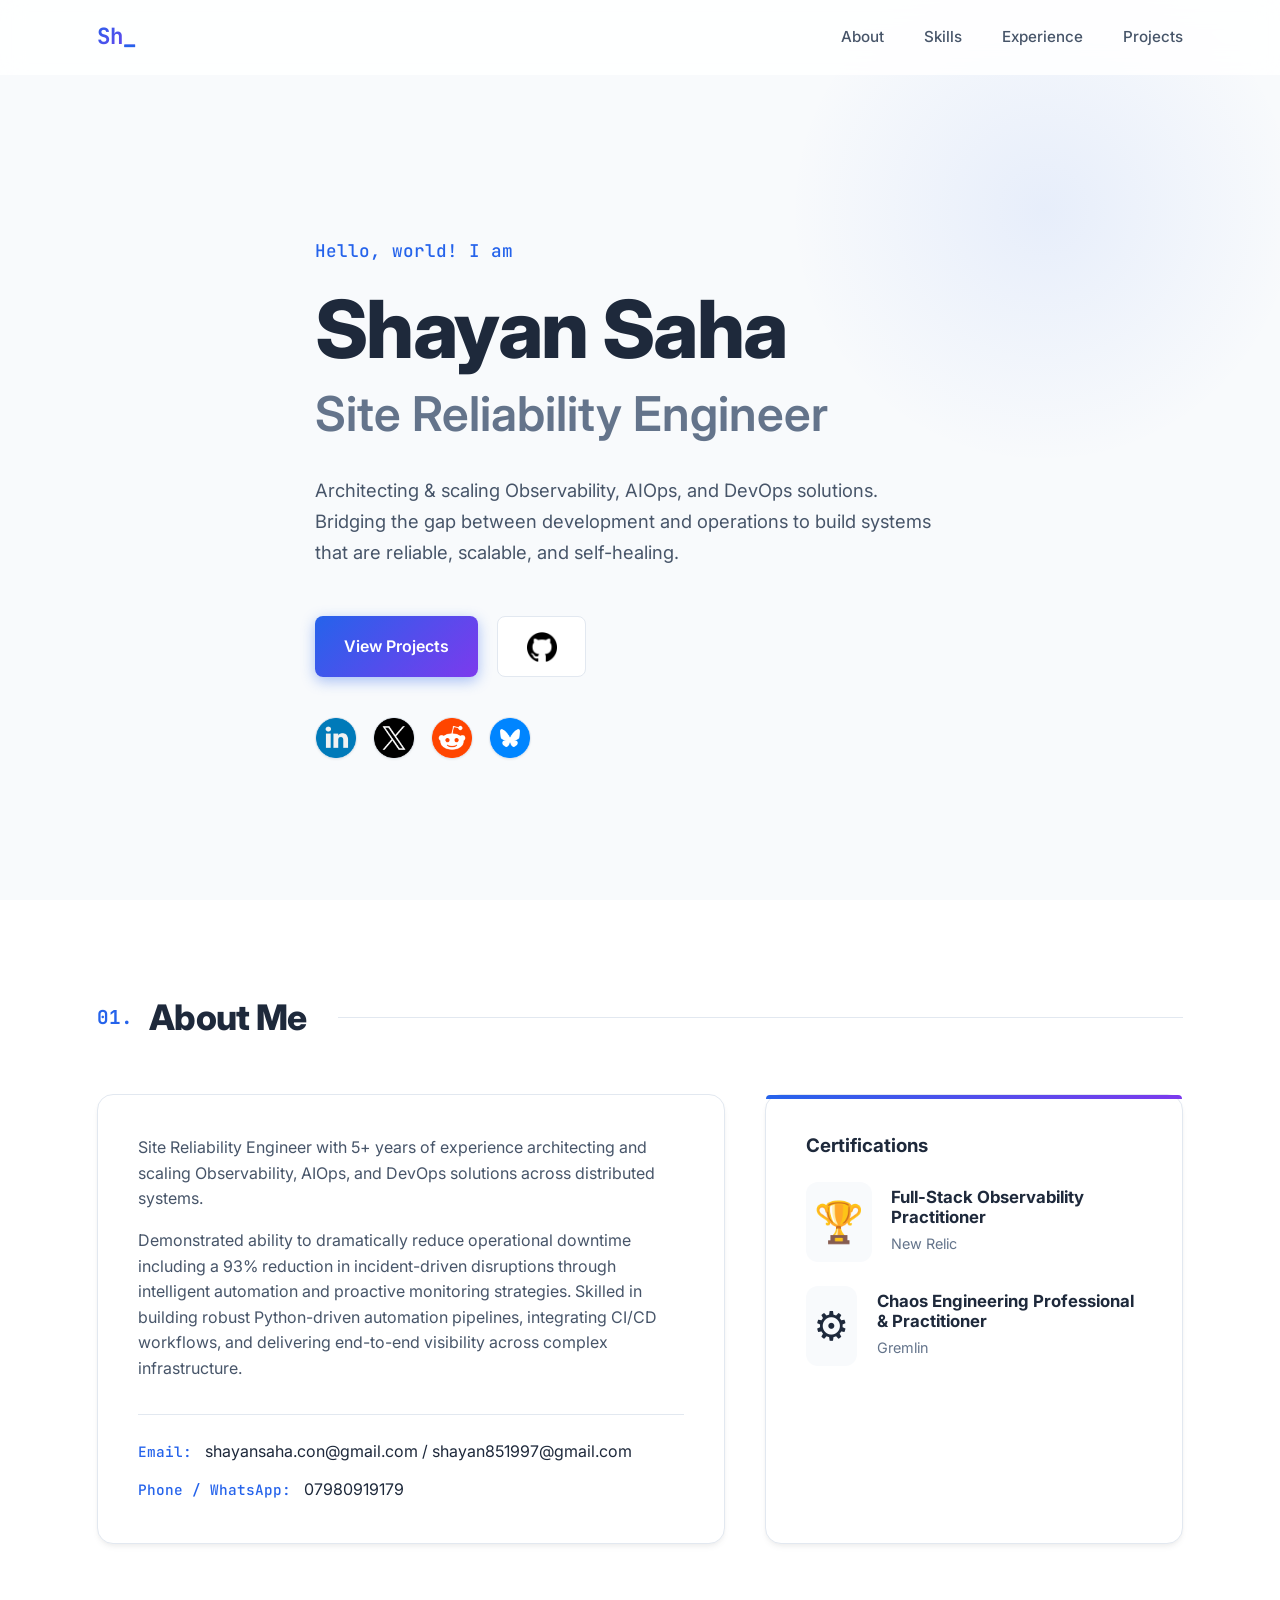
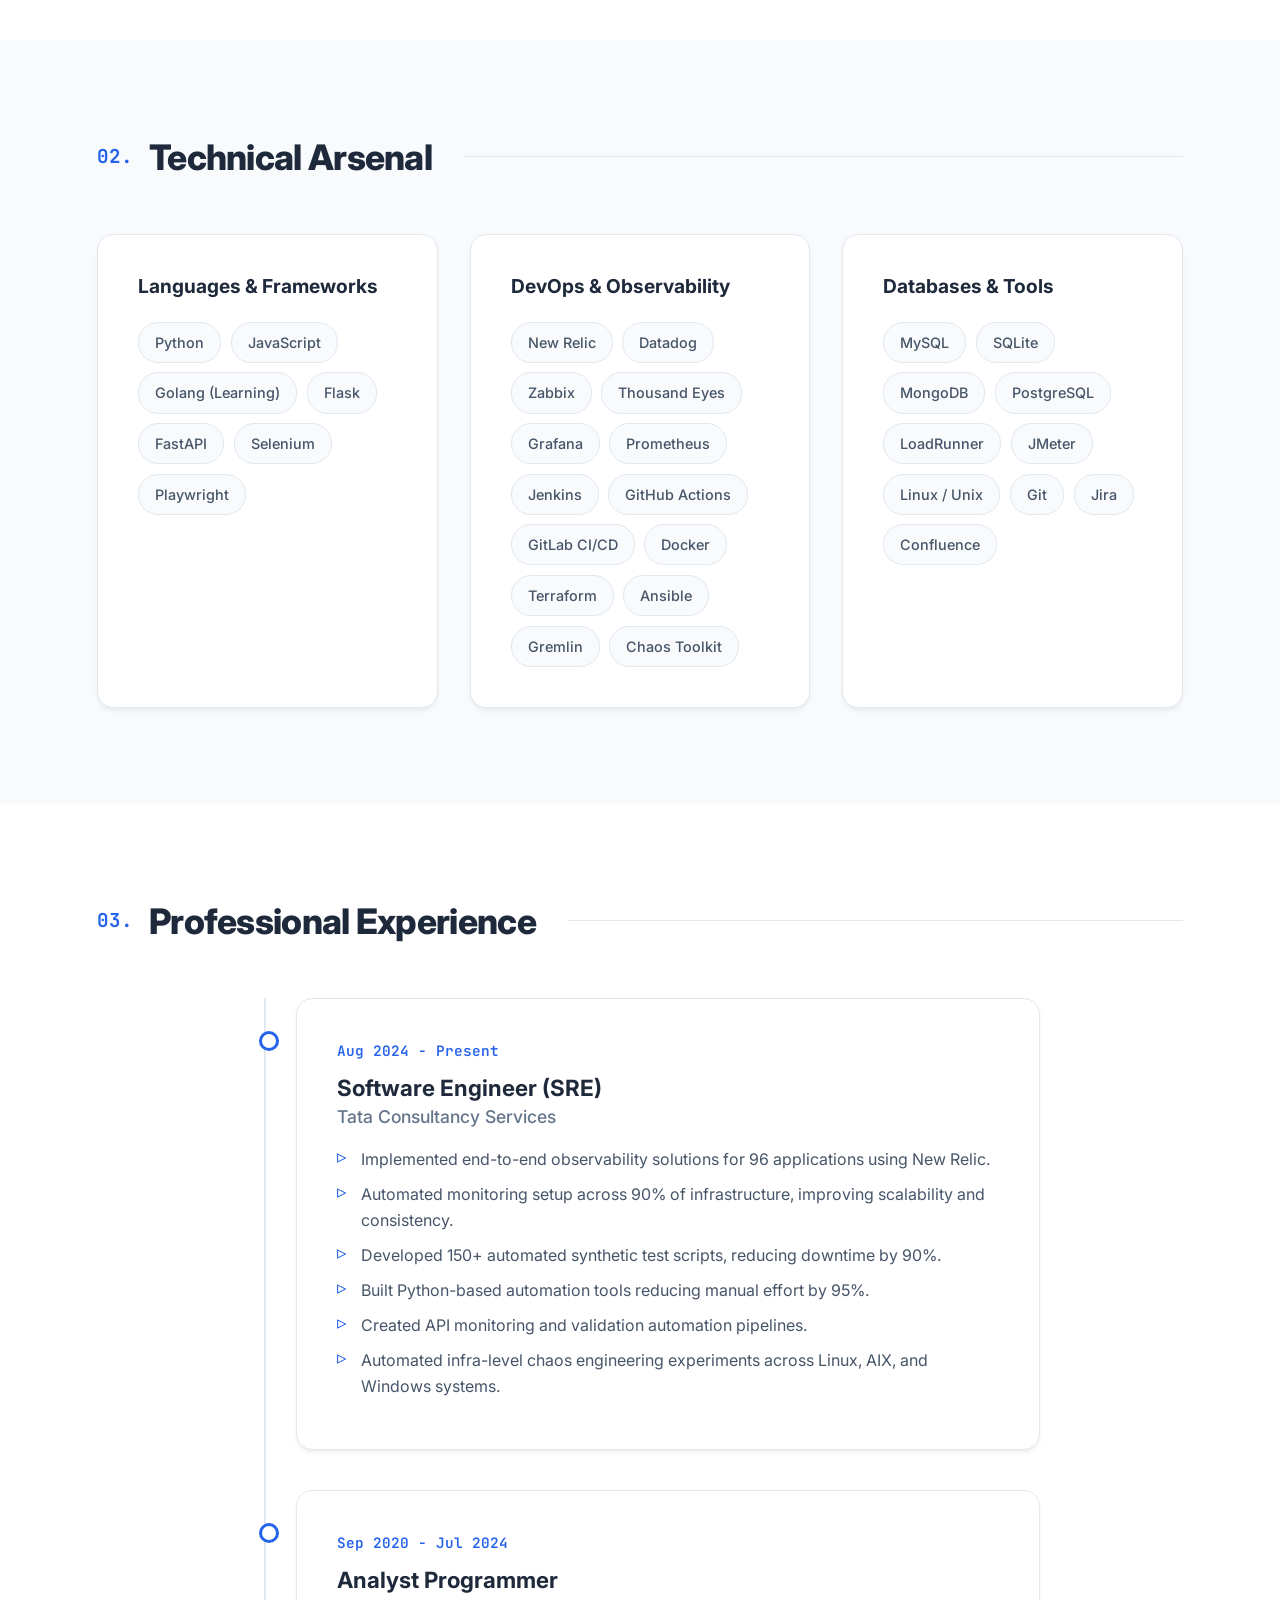
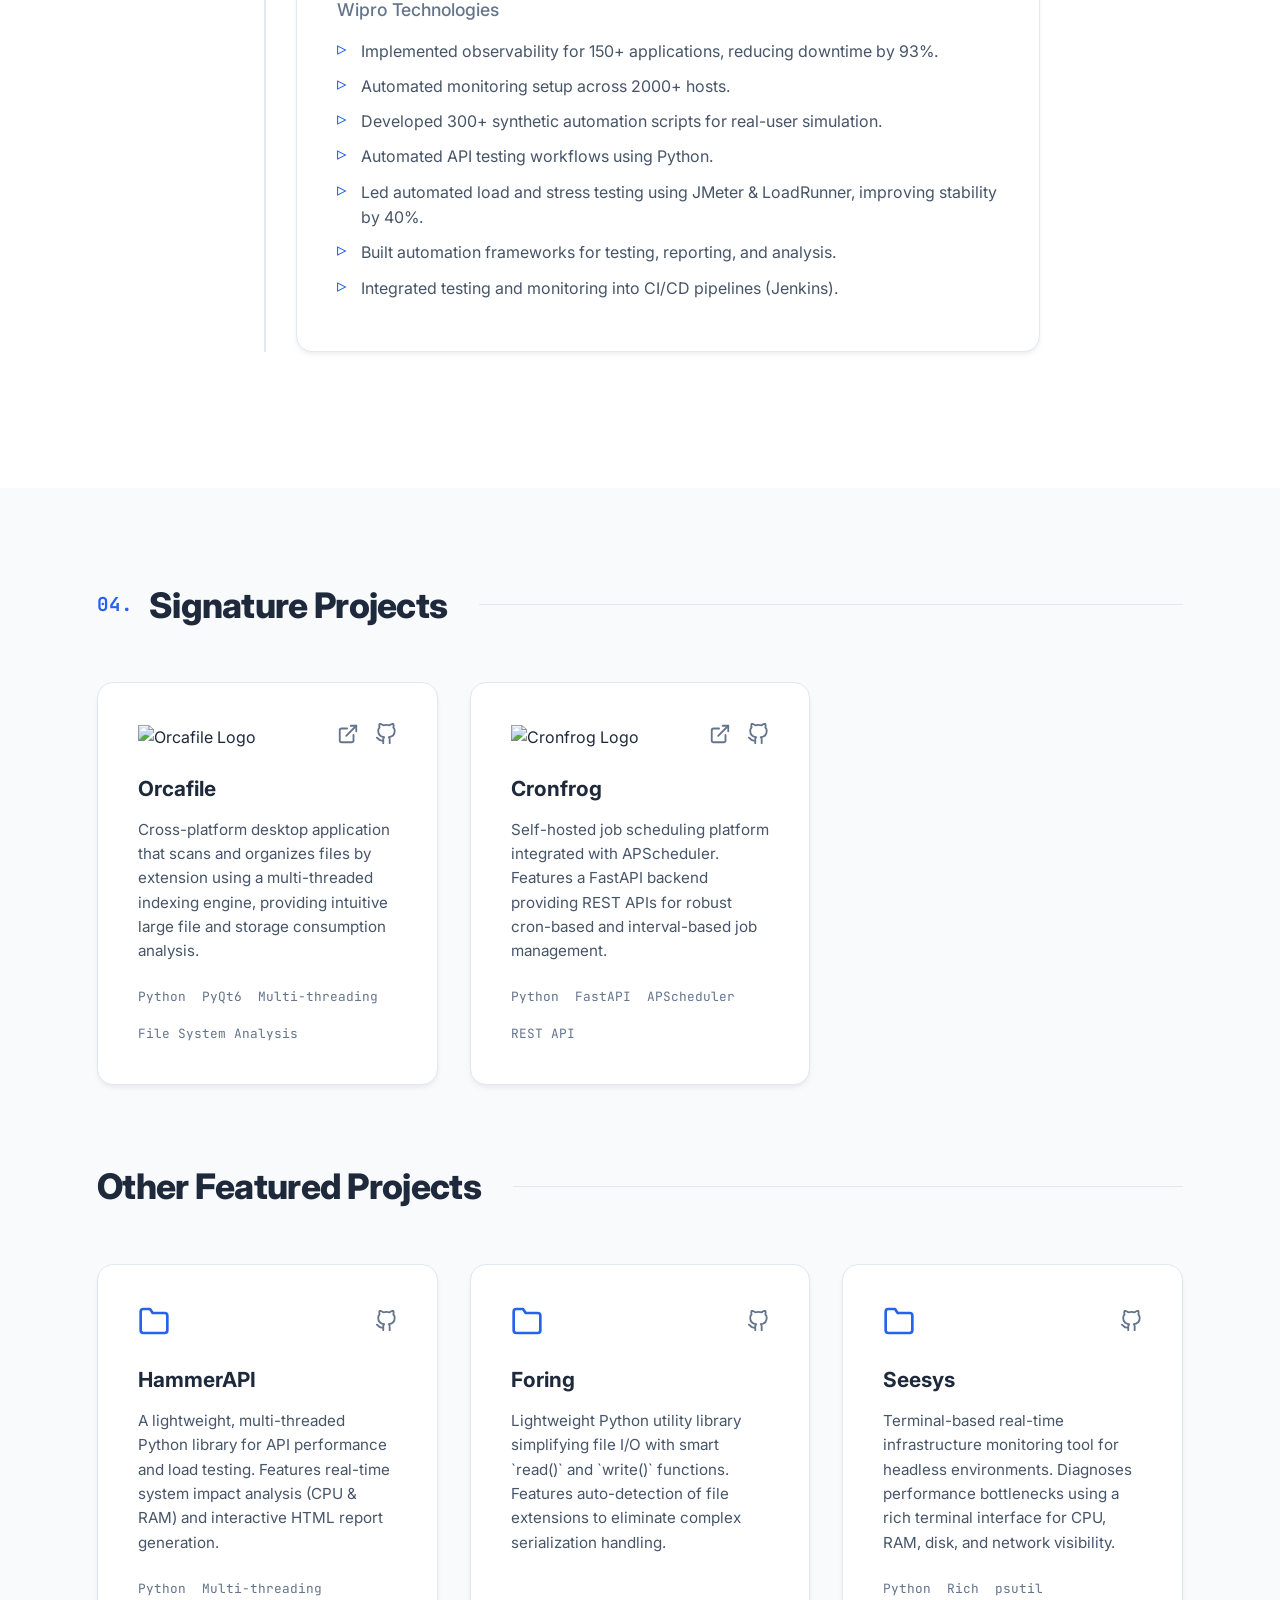
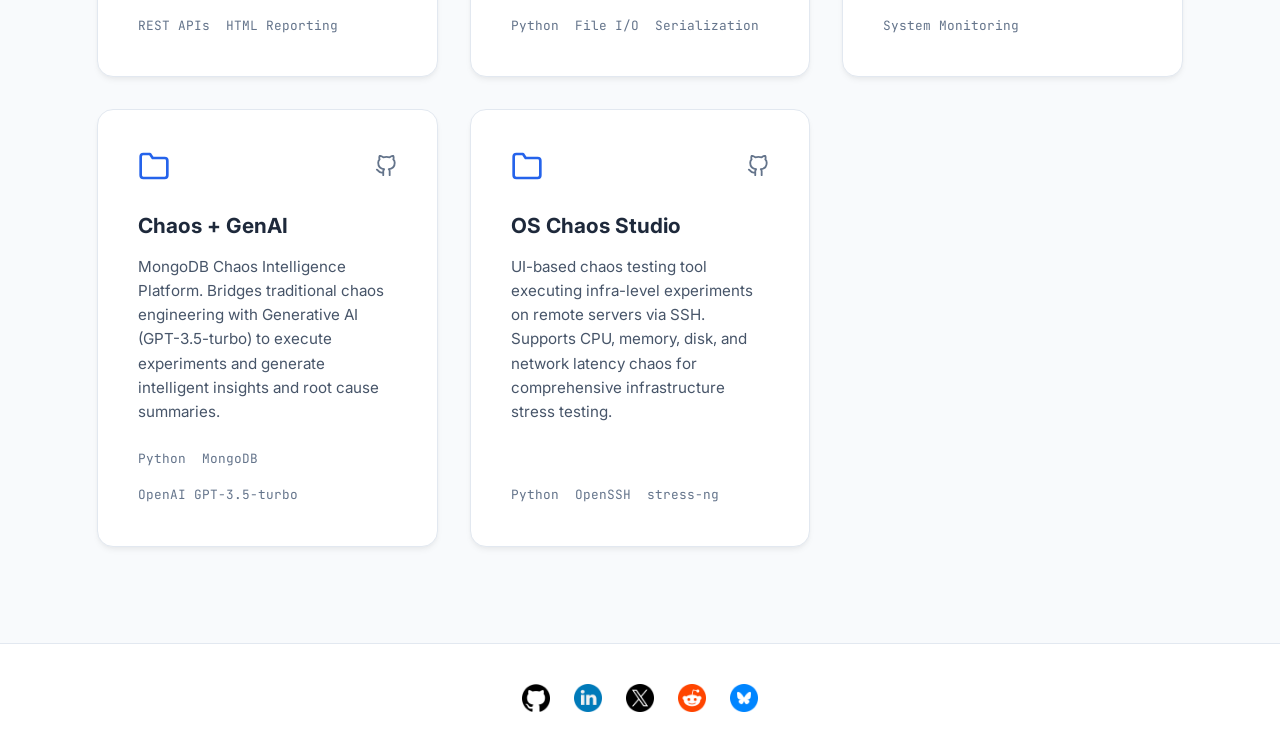
==== index.html @ 1ba93824 "portfolio site" ====
<!DOCTYPE html>
<html lang="en">
<head>
    <meta charset="UTF-8">
    <meta name="viewport" content="width=device-width, initial-scale=1.0">
    <meta name="description" content="Portfolio of Shayan Saha, Site Reliability Engineer">
    <title>Shayan</title>
    <link rel="preconnect" href="https://fonts.googleapis.com">
    <link rel="preconnect" href="https://fonts.gstatic.com" crossorigin>
    <link href="https://fonts.googleapis.com/css2?family=Inter:wght@300;400;500;600;700;800&family=JetBrains+Mono:wght@400;500&display=swap" rel="stylesheet">
    <link rel="stylesheet" href="style.css">
    <link rel="icon" href="assets/my_dp.png" type="image/x-icon">

</head>
<body>
    
    <nav class="navbar" id="navbar">
        <div class="nav-content">
            <a href="#" class="logo"><span id="typing-text"></span><span class="cursor">_</span></a>
            
            <div class="mobile-menu-btn" id="mobile-menu-btn">
                <span></span>
                <span></span>
                <span></span>
            </div>

            <ul class="nav-links" id="nav-links">
                <li><a href="#about">About</a></li>
                <li><a href="#skills">Skills</a></li>
                <li><a href="#experience">Experience</a></li>
                <li><a href="#projects">Projects</a></li>
            </ul>
        </div>
    </nav>

    <header class="hero" id="home">
        <div class="container hero-container fade-in">
            <div class="hero-content">
                <p class="greeting">Hello, world! I am</p>
                <h1>Shayan Saha</h1>
                <h2 class="role">Site Reliability Engineer</h2>
                <p class="summary">
                    Architecting & scaling Observability, AIOps, and DevOps solutions. <br>
                    Bridging the gap between development and operations to build systems that are reliable, scalable, and self-healing.
                </p>
                <div class="cta-group">
                    <a href="#projects" class="btn primary">View Projects</a>
                    <a href="https://github.com/shayansaha85" target="_blank" class="btn secondary">
                        <img src="assets/github.png" alt="" width="30" height="30">
                        <!-- <svg viewBox="0 0 24 24" width="20" height="20" stroke="currentColor" stroke-width="2" fill="none" stroke-linecap="round" stroke-linejoin="round"><path d="M9 19c-5 1.5-5-2.5-7-3m14 6v-3.87a3.37 3.37 0 0 0-.94-2.61c3.14-.35 6.44-1.54 6.44-7A5.44 5.44 0 0 0 20 4.77 5.07 5.07 0 0 0 19.91 1S18.73.65 16 2.48a13.38 13.38 0 0 0-7 0C6.27.65 5.09 1 5.09 1A5.07 5.07 0 0 0 5 4.77a5.44 5.44 0 0 0-1.5 3.78c0 5.42 3.3 6.61 6.44 7A3.37 3.37 0 0 0 9 18.13V22"></path></svg> -->
                        <!-- GitHub Profile -->
                    </a>
                </div>
                <div class="hero-socials fade-in">
                    <a href="https://linkedin.com/in/shayansaha85" target="_blank" title="LinkedIn" aria-label="LinkedIn">
                        <img src="assets/linkedin.png" alt="LinkedIn" width="40" height="40">
                    </a>
                    <a href="https://x.com/shayansaha85" target="_blank" title="X" aria-label="X">
                        <img src="assets/x.png" alt="X" width="40" height="40">
                    </a>
                    <a href="https://reddit.com/user/shayansaha85" target="_blank" title="Reddit" aria-label="Reddit">
                        <img src="assets/reddit.png" alt="Reddit" width="40" height="40">
                    </a>
                    <a href="https://bsky.app/profile/shayandev.bsky.social" target="_blank" title="Bluesky" aria-label="Bluesky">
                        <img src="assets/bluesky.png" alt="Bluesky" width="40" height="40">
                    </a>
                </div>
            </div>
        </div>
        <div class="hero-decoration"></div>
    </header>

    <section id="about" class="section bg-alt">
        <div class="container fade-in">
            <h2 class="section-title">01. <span>About Me</span></h2>
            <div class="about-grid">
                <div class="about-text card">
                    <p>Site Reliability Engineer with 5+ years of experience architecting and scaling Observability, AIOps, and DevOps solutions across distributed systems.</p>
                    <p>Demonstrated ability to dramatically reduce operational downtime including a 93% reduction in incident-driven disruptions through intelligent automation and proactive monitoring strategies. Skilled in building robust Python-driven automation pipelines, integrating CI/CD workflows, and delivering end-to-end visibility across complex infrastructure.</p>
                    
                    <div class="contact-info">
                        <div class="info-item">
                            <span class="info-label">Email:</span>
                            <a href="mailto:shayansaha.con@gmail.com">shayansaha.con@gmail.com / shayan851997@gmail.com</a>
                        </div>
                        <div class="info-item">
                            <span class="info-label">Phone / WhatsApp:</span>
                            <span>07980919179</span>
                        </div>
                        
                    </div>
                </div>
                
                <div class="certifications card gradient-border">
                    <h3>Certifications</h3>
                    <ul class="cert-list">
                        <li>
                            <div class="cert-icon">🏆</div>
                            <div class="cert-details">
                                <h4>Full-Stack Observability Practitioner</h4>
                                <span>New Relic</span>
                            </div>
                        </li>
                        <li>
                            <div class="cert-icon">⚙️</div>
                            <div class="cert-details">
                                <h4>Chaos Engineering Professional & Practitioner</h4>
                                <span>Gremlin</span>
                            </div>
                        </li>
                    </ul>
                </div>
            </div>
        </div>
    </section>

    <section id="skills" class="section">
        <div class="container fade-in">
            <h2 class="section-title">02. <span>Technical Arsenal</span></h2>
            <div class="skills-grid">
                <div class="skill-category card">
                    <h3>Languages & Frameworks</h3>
                    <div class="badges">
                        <span class="badge">Python</span>
                        <span class="badge">JavaScript</span>
                        <span class="badge">Golang (Learning)</span>
                        <span class="badge">Flask</span>
                        <span class="badge">FastAPI</span>
                        <span class="badge">Selenium</span>
                        <span class="badge">Playwright</span>
                    </div>
                </div>
                <div class="skill-category card">
                    <h3>DevOps & Observability</h3>
                    <div class="badges">
                        <span class="badge">New Relic</span>
                        <span class="badge">Datadog</span>
                        <span class="badge">Zabbix</span>
                        <span class="badge">Thousand Eyes</span>
                        <span class="badge">Grafana</span>
                        <span class="badge">Prometheus</span>
                        <span class="badge">Jenkins</span>
                        <span class="badge">GitHub Actions</span>
                        <span class="badge">GitLab CI/CD</span>
                        <span class="badge">Docker</span>
                        <span class="badge">Terraform</span>
                        <span class="badge">Ansible</span>
                        <span class="badge">Gremlin</span>
                        <span class="badge">Chaos Toolkit</span>
                    </div>
                </div>
                <div class="skill-category card">
                    <h3>Databases & Tools</h3>
                    <div class="badges">
                        <span class="badge">MySQL</span>
                        <span class="badge">SQLite</span>
                        <span class="badge">MongoDB</span>
                        <span class="badge">PostgreSQL</span>
                        <span class="badge">LoadRunner</span>
                        <span class="badge">JMeter</span>
                        <span class="badge">Linux / Unix</span>
                        <span class="badge">Git</span>
                        <span class="badge">Jira</span>
                        <span class="badge">Confluence</span>
                    </div>
                </div>
            </div>
        </div>
    </section>

    <section id="experience" class="section bg-alt">
        <div class="container fade-in">
            <h2 class="section-title">03. <span>Professional Experience</span></h2>
            <div class="timeline">
                
                <div class="timeline-item card">
                    <div class="timeline-date">Aug 2024 - Present</div>
                    <div class="timeline-content">
                        <h3>Software Engineer (SRE)</h3>
                        <h4>Tata Consultancy Services</h4>
                        <ul>
                            <li>Implemented end-to-end observability solutions for 96 applications using New Relic.</li>
                            <li>Automated monitoring setup across 90% of infrastructure, improving scalability and consistency.</li>
                            <li>Developed 150+ automated synthetic test scripts, reducing downtime by 90%.</li>
                            <li>Built Python-based automation tools reducing manual effort by 95%.</li>
                            <li>Created API monitoring and validation automation pipelines.</li>
                            <li>Automated infra-level chaos engineering experiments across Linux, AIX, and Windows systems.</li>
                        </ul>
                    </div>
                </div>

                <div class="timeline-item card">
                    <div class="timeline-date">Sep 2020 - Jul 2024</div>
                    <div class="timeline-content">
                        <h3>Analyst Programmer</h3>
                        <h4>Wipro Technologies</h4>
                        <ul>
                            <li>Implemented observability for 150+ applications, reducing downtime by 93%.</li>
                            <li>Automated monitoring setup across 2000+ hosts.</li>
                            <li>Developed 300+ synthetic automation scripts for real-user simulation.</li>
                            <li>Automated API testing workflows using Python.</li>
                            <li>Led automated load and stress testing using JMeter & LoadRunner, improving stability by 40%.</li>
                            <li>Built automation frameworks for testing, reporting, and analysis.</li>
                            <li>Integrated testing and monitoring into CI/CD pipelines (Jenkins).</li>
                        </ul>
                    </div>
                </div>

            </div>
        </div>
    </section>

    <section id="projects" class="section">
        <div class="container fade-in">
            <h2 class="section-title">04. <span>Signature Projects</span></h2>
            <div class="projects-grid signature-projects">
                
                <!-- Signature Project 1: Orcafile -->
                <div class="project-card card signature-card">
                    <div class="project-header">
                        <div class="folder-icon">
                            <img src="https://raw.githubusercontent.com/shayansaha85/orcafile/master/orcafile_logo.ico" alt="Orcafile Logo" width="40" height="40" class="project-logo">
                        </div>
                        <div class="project-links" style="display: flex; gap: 1rem;">
                            <a href="#" target="_blank" class="github-link" aria-label="Website Link" title="Website">
                                <svg viewBox="0 0 24 24" width="22" height="22" stroke="currentColor" stroke-width="2" fill="none" stroke-linecap="round" stroke-linejoin="round"><path d="M18 13v6a2 2 0 0 1-2 2H5a2 2 0 0 1-2-2V8a2 2 0 0 1 2-2h6"></path><polyline points="15 3 21 3 21 9"></polyline><line x1="10" y1="14" x2="21" y2="3"></line></svg>
                            </a>
                            <a href="https://github.com/shayansaha85/orcafile" target="_blank" class="github-link" aria-label="GitHub Link" title="GitHub Repo">
                                <svg viewBox="0 0 24 24" width="22" height="22" stroke="currentColor" stroke-width="2" fill="none" stroke-linecap="round" stroke-linejoin="round"><path d="M9 19c-5 1.5-5-2.5-7-3m14 6v-3.87a3.37 3.37 0 0 0-.94-2.61c3.14-.35 6.44-1.54 6.44-7A5.44 5.44 0 0 0 20 4.77 5.07 5.07 0 0 0 19.91 1S18.73.65 16 2.48a13.38 13.38 0 0 0-7 0C6.27.65 5.09 1 5.09 1A5.07 5.07 0 0 0 5 4.77a5.44 5.44 0 0 0-1.5 3.78c0 5.42 3.3 6.61 6.44 7A3.37 3.37 0 0 0 9 18.13V22"></path></svg>
                            </a>
                        </div>
                    </div>
                    <h3>Orcafile</h3>
                    <p>Cross-platform desktop application that scans and organizes files by extension using a multi-threaded indexing engine, providing intuitive large file and storage consumption analysis.</p>
                    <ul class="project-tech">
                        <li>Python</li>
                        <li>PyQt6</li>
                        <li>Multi-threading</li>
                        <li>File System Analysis</li>
                    </ul>
                </div>

                <!-- Signature Project 2: Cronfrog -->
                <div class="project-card card signature-card">
                    <div class="project-header">
                        <div class="folder-icon">
                            <img src="https://raw.githubusercontent.com/shayansaha85/cronfrog/master/docs/cronfrog_logo.png" alt="Cronfrog Logo" width="40" height="40" class="project-logo">
                        </div>
                        <div class="project-links" style="display: flex; gap: 1rem;">
                            <a href="#" target="_blank" class="github-link" aria-label="Website Link" title="Website">
                                <svg viewBox="0 0 24 24" width="22" height="22" stroke="currentColor" stroke-width="2" fill="none" stroke-linecap="round" stroke-linejoin="round"><path d="M18 13v6a2 2 0 0 1-2 2H5a2 2 0 0 1-2-2V8a2 2 0 0 1 2-2h6"></path><polyline points="15 3 21 3 21 9"></polyline><line x1="10" y1="14" x2="21" y2="3"></line></svg>
                            </a>
                            <a href="https://github.com/shayansaha85/cronfrog" target="_blank" class="github-link" aria-label="GitHub Link" title="GitHub Repo">
                                <svg viewBox="0 0 24 24" width="22" height="22" stroke="currentColor" stroke-width="2" fill="none" stroke-linecap="round" stroke-linejoin="round"><path d="M9 19c-5 1.5-5-2.5-7-3m14 6v-3.87a3.37 3.37 0 0 0-.94-2.61c3.14-.35 6.44-1.54 6.44-7A5.44 5.44 0 0 0 20 4.77 5.07 5.07 0 0 0 19.91 1S18.73.65 16 2.48a13.38 13.38 0 0 0-7 0C6.27.65 5.09 1 5.09 1A5.07 5.07 0 0 0 5 4.77a5.44 5.44 0 0 0-1.5 3.78c0 5.42 3.3 6.61 6.44 7A3.37 3.37 0 0 0 9 18.13V22"></path></svg>
                            </a>
                        </div>
                    </div>
                    <h3>Cronfrog</h3>
                    <p>Self-hosted job scheduling platform integrated with APScheduler. Features a FastAPI backend providing REST APIs for robust cron-based and interval-based job management.</p>
                    <ul class="project-tech">
                        <li>Python</li>
                        <li>FastAPI</li>
                        <li>APScheduler</li>
                        <li>REST API</li>
                    </ul>
                </div>
            </div>

            <h2 class="section-title mt-4" style="margin-top: 5rem;"><span>Other Featured Projects</span></h2>
            <div class="projects-grid">
                
                <!-- Project 1 -->
                <div class="project-card card">
                    <div class="project-header">
                        <div class="folder-icon">
                            <svg viewBox="0 0 24 24" width="32" height="32" stroke="var(--accent-1)" stroke-width="2" fill="none" stroke-linecap="round" stroke-linejoin="round"><path d="M22 19a2 2 0 0 1-2 2H4a2 2 0 0 1-2-2V5a2 2 0 0 1 2-2h5l2 3h9a2 2 0 0 1 2 2z"></path></svg>
                        </div>
                        <a href="https://github.com/shayansaha85/HammerAPI" target="_blank" class="github-link" aria-label="GitHub Link">
                            <svg viewBox="0 0 24 24" width="22" height="22" stroke="currentColor" stroke-width="2" fill="none" stroke-linecap="round" stroke-linejoin="round"><path d="M9 19c-5 1.5-5-2.5-7-3m14 6v-3.87a3.37 3.37 0 0 0-.94-2.61c3.14-.35 6.44-1.54 6.44-7A5.44 5.44 0 0 0 20 4.77 5.07 5.07 0 0 0 19.91 1S18.73.65 16 2.48a13.38 13.38 0 0 0-7 0C6.27.65 5.09 1 5.09 1A5.07 5.07 0 0 0 5 4.77a5.44 5.44 0 0 0-1.5 3.78c0 5.42 3.3 6.61 6.44 7A3.37 3.37 0 0 0 9 18.13V22"></path></svg>
                        </a>
                    </div>
                    <h3>HammerAPI</h3>
                    <p>A lightweight, multi-threaded Python library for API performance and load testing. Features real-time system impact analysis (CPU & RAM) and interactive HTML report generation.</p>
                    <ul class="project-tech">
                        <li>Python</li>
                        <li>Multi-threading</li>
                        <li>REST APIs</li>
                        <li>HTML Reporting</li>
                    </ul>
                </div>

                <!-- Project 2 -->
                <div class="project-card card">
                    <div class="project-header">
                        <div class="folder-icon">
                            <svg viewBox="0 0 24 24" width="32" height="32" stroke="var(--accent-1)" stroke-width="2" fill="none" stroke-linecap="round" stroke-linejoin="round"><path d="M22 19a2 2 0 0 1-2 2H4a2 2 0 0 1-2-2V5a2 2 0 0 1 2-2h5l2 3h9a2 2 0 0 1 2 2z"></path></svg>
                        </div>
                        <a href="https://github.com/shayansaha85/Foring" target="_blank" class="github-link" aria-label="GitHub Link">
                            <svg viewBox="0 0 24 24" width="22" height="22" stroke="currentColor" stroke-width="2" fill="none" stroke-linecap="round" stroke-linejoin="round"><path d="M9 19c-5 1.5-5-2.5-7-3m14 6v-3.87a3.37 3.37 0 0 0-.94-2.61c3.14-.35 6.44-1.54 6.44-7A5.44 5.44 0 0 0 20 4.77 5.07 5.07 0 0 0 19.91 1S18.73.65 16 2.48a13.38 13.38 0 0 0-7 0C6.27.65 5.09 1 5.09 1A5.07 5.07 0 0 0 5 4.77a5.44 5.44 0 0 0-1.5 3.78c0 5.42 3.3 6.61 6.44 7A3.37 3.37 0 0 0 9 18.13V22"></path></svg>
                        </a>
                    </div>
                    <h3>Foring</h3>
                    <p>Lightweight Python utility library simplifying file I/O with smart `read()` and `write()` functions. Features auto-detection of file extensions to eliminate complex serialization handling.</p>
                    <ul class="project-tech">
                        <li>Python</li>
                        <li>File I/O</li>
                        <li>Serialization</li>
                    </ul>
                </div>

                <!-- Project 5 -->
                <div class="project-card card">
                    <div class="project-header">
                        <div class="folder-icon">
                            <svg viewBox="0 0 24 24" width="32" height="32" stroke="var(--accent-1)" stroke-width="2" fill="none" stroke-linecap="round" stroke-linejoin="round"><path d="M22 19a2 2 0 0 1-2 2H4a2 2 0 0 1-2-2V5a2 2 0 0 1 2-2h5l2 3h9a2 2 0 0 1 2 2z"></path></svg>
                        </div>
                        <a href="https://github.com/shayansaha85/Seesys" target="_blank" class="github-link" aria-label="GitHub Link">
                            <svg viewBox="0 0 24 24" width="22" height="22" stroke="currentColor" stroke-width="2" fill="none" stroke-linecap="round" stroke-linejoin="round"><path d="M9 19c-5 1.5-5-2.5-7-3m14 6v-3.87a3.37 3.37 0 0 0-.94-2.61c3.14-.35 6.44-1.54 6.44-7A5.44 5.44 0 0 0 20 4.77 5.07 5.07 0 0 0 19.91 1S18.73.65 16 2.48a13.38 13.38 0 0 0-7 0C6.27.65 5.09 1 5.09 1A5.07 5.07 0 0 0 5 4.77a5.44 5.44 0 0 0-1.5 3.78c0 5.42 3.3 6.61 6.44 7A3.37 3.37 0 0 0 9 18.13V22"></path></svg>
                        </a>
                    </div>
                    <h3>Seesys</h3>
                    <p>Terminal-based real-time infrastructure monitoring tool for headless environments. Diagnoses performance bottlenecks using a rich terminal interface for CPU, RAM, disk, and network visibility.</p>
                    <ul class="project-tech">
                        <li>Python</li>
                        <li>Rich</li>
                        <li>psutil</li>
                        <li>System Monitoring</li>
                    </ul>
                </div>

                <!-- Project 7 -->
                <div class="project-card card">
                    <div class="project-header">
                        <div class="folder-icon">
                            <svg viewBox="0 0 24 24" width="32" height="32" stroke="var(--accent-1)" stroke-width="2" fill="none" stroke-linecap="round" stroke-linejoin="round"><path d="M22 19a2 2 0 0 1-2 2H4a2 2 0 0 1-2-2V5a2 2 0 0 1 2-2h5l2 3h9a2 2 0 0 1 2 2z"></path></svg>
                        </div>
                        <a href="https://github.com/shayansaha85/chaos-gen-ai-implementation" target="_blank" class="github-link" aria-label="GitHub Link">
                            <svg viewBox="0 0 24 24" width="22" height="22" stroke="currentColor" stroke-width="2" fill="none" stroke-linecap="round" stroke-linejoin="round"><path d="M9 19c-5 1.5-5-2.5-7-3m14 6v-3.87a3.37 3.37 0 0 0-.94-2.61c3.14-.35 6.44-1.54 6.44-7A5.44 5.44 0 0 0 20 4.77 5.07 5.07 0 0 0 19.91 1S18.73.65 16 2.48a13.38 13.38 0 0 0-7 0C6.27.65 5.09 1 5.09 1A5.07 5.07 0 0 0 5 4.77a5.44 5.44 0 0 0-1.5 3.78c0 5.42 3.3 6.61 6.44 7A3.37 3.37 0 0 0 9 18.13V22"></path></svg>
                        </a>
                    </div>
                    <h3>Chaos + GenAI</h3>
                    <p>MongoDB Chaos Intelligence Platform. Bridges traditional chaos engineering with Generative AI (GPT-3.5-turbo) to execute experiments and generate intelligent insights and root cause summaries.</p>
                    <ul class="project-tech">
                        <li>Python</li>
                        <li>MongoDB</li>
                        <li>OpenAI GPT-3.5-turbo</li>
                    </ul>
                </div>

                <!-- Project 8 -->
                <div class="project-card card">
                    <div class="project-header">
                        <div class="folder-icon">
                            <svg viewBox="0 0 24 24" width="32" height="32" stroke="var(--accent-1)" stroke-width="2" fill="none" stroke-linecap="round" stroke-linejoin="round"><path d="M22 19a2 2 0 0 1-2 2H4a2 2 0 0 1-2-2V5a2 2 0 0 1 2-2h5l2 3h9a2 2 0 0 1 2 2z"></path></svg>
                        </div>
                        <a href="https://github.com/shayansaha85/inhouse-infra-chaos-studio" target="_blank" class="github-link" aria-label="GitHub Link">
                            <svg viewBox="0 0 24 24" width="22" height="22" stroke="currentColor" stroke-width="2" fill="none" stroke-linecap="round" stroke-linejoin="round"><path d="M9 19c-5 1.5-5-2.5-7-3m14 6v-3.87a3.37 3.37 0 0 0-.94-2.61c3.14-.35 6.44-1.54 6.44-7A5.44 5.44 0 0 0 20 4.77 5.07 5.07 0 0 0 19.91 1S18.73.65 16 2.48a13.38 13.38 0 0 0-7 0C6.27.65 5.09 1 5.09 1A5.07 5.07 0 0 0 5 4.77a5.44 5.44 0 0 0-1.5 3.78c0 5.42 3.3 6.61 6.44 7A3.37 3.37 0 0 0 9 18.13V22"></path></svg>
                        </a>
                    </div>
                    <h3>OS Chaos Studio</h3>
                    <p>UI-based chaos testing tool executing infra-level experiments on remote servers via SSH. Supports CPU, memory, disk, and network latency chaos for comprehensive infrastructure stress testing.</p>
                    <ul class="project-tech">
                        <li>Python</li>
                        <li>OpenSSH</li>
                        <li>stress-ng</li>
                    </ul>
                </div>

            </div>
            
        </div>
    </section>

    <footer>
        <div class="container">
            <div class="footer-socials">
                <a href="https://github.com/shayansaha85" target="_blank" title="GitHub" aria-label="GitHub">
                    <img src="assets/github.png" alt="GitHub" width="28" height="28" style="border-radius: 4px;">
                </a>
                <a href="https://linkedin.com/in/shayansaha85" target="_blank" title="LinkedIn" aria-label="LinkedIn">
                    <img src="assets/linkedin.png" alt="LinkedIn" width="28" height="28" style="border-radius: 4px;">
                </a>
                <a href="https://x.com/shayansaha85" target="_blank" title="X" aria-label="X">
                    <img src="assets/x.png" alt="X" width="28" height="28" style="border-radius: 4px;">
                </a>
                <a href="https://reddit.com/user/shayansaha85" target="_blank" title="Reddit" aria-label="Reddit">
                    <img src="assets/reddit.png" alt="Reddit" width="28" height="28" style="border-radius: 4px;">
                </a>
                <a href="https://bsky.app/profile/shayandev.bsky.social" target="_blank" title="Bluesky" aria-label="Bluesky">
                    <img src="assets/bluesky.png" alt="Bluesky" width="28" height="28" style="border-radius: 4px;">
                </a>
                
            </div>
        </div>
    </footer>

    <script src="script.js"></script>
</body>
</html>
---- style.css ----
/* Premium Light Theme Style */
:root {
    --bg-main: #f8fafc;
    --bg-alt: #ffffff;
    --text-primary: #1e293b;
    --text-secondary: #475569;
    --text-muted: #64748b;
    
    --accent-1: #2563eb;
    --accent-1-light: rgba(37, 99, 235, 0.1);
    --accent-2: #7c3aed;
    --accent-gradient: linear-gradient(135deg, var(--accent-1), var(--accent-2));
    
    --border-color: #e2e8f0;
    --card-bg: #ffffff;
    
    --shadow-sm: 0 1px 2px 0 rgba(0, 0, 0, 0.05);
    --shadow-md: 0 4px 6px -1px rgba(0, 0, 0, 0.05), 0 2px 4px -1px rgba(0, 0, 0, 0.03);
    --shadow-lg: 0 10px 15px -3px rgba(0, 0, 0, 0.05), 0 4px 6px -2px rgba(0, 0, 0, 0.025);
    --shadow-hover: 0 20px 25px -5px rgba(0, 0, 0, 0.1), 0 10px 10px -5px rgba(0, 0, 0, 0.04);
    
    --font-sans: 'Inter', system-ui, -apple-system, sans-serif;
    --font-mono: 'JetBrains Mono', 'Fira Code', monospace;
    
    --transition-standard: all 0.3s cubic-bezier(0.4, 0, 0.2, 1);
}

* {
    margin: 0;
    padding: 0;
    box-sizing: border-box;
}

html {
    scroll-behavior: smooth;
    scroll-padding-top: 80px;
}

body {
    background-color: var(--bg-main);
    color: var(--text-primary);
    font-family: var(--font-sans);
    line-height: 1.6;
    overflow-x: hidden;
}

.container {
    max-width: 1150px;
    margin: 0 auto;
    padding: 0 2rem;
}

/* Typography */
h1, h2, h3, h4 {
    color: var(--text-primary);
    font-weight: 700;
    line-height: 1.2;
}

p {
    color: var(--text-secondary);
    margin-bottom: 1rem;
}

/* Utility Classes */
.bg-alt {
    background-color: var(--bg-alt);
}

.card {
    background: var(--card-bg);
    border: 1px solid var(--border-color);
    border-radius: 16px;
    padding: 2.5rem;
    box-shadow: var(--shadow-md);
    transition: var(--transition-standard);
}

.card:hover {
    box-shadow: var(--shadow-hover);
    transform: translateY(-4px);
}

/* Navbar */
.navbar {
    position: fixed;
    top: 0;
    width: 100%;
    background-color: rgba(255, 255, 255, 0.85);
    backdrop-filter: blur(12px);
    -webkit-backdrop-filter: blur(12px);
    border-bottom: 1px solid transparent;
    z-index: 1000;
    transition: var(--transition-standard);
}

.navbar.scrolled {
    border-bottom: 1px solid var(--border-color);
    box-shadow: var(--shadow-sm);
}

.nav-content {
    display: flex;
    justify-content: space-between;
    align-items: center;
    max-width: 1150px;
    margin: 0 auto;
    padding: 1.2rem 2rem;
}

.logo {
    font-family: var(--font-mono);
    font-weight: 700;
    font-size: 1.4rem;
    color: var(--text-primary);
    text-decoration: none;
    background: var(--accent-gradient);
    -webkit-background-clip: text;
    -webkit-text-fill-color: transparent;
}

.cursor {
    color: var(--accent-1);
    -webkit-text-fill-color: initial;
    animation: blink 1s step-end infinite;
}

@keyframes blink { 50% { opacity: 0; } }

.nav-links {
    list-style: none;
    display: flex;
    gap: 2.5rem;
}

.nav-links a {
    color: var(--text-secondary);
    text-decoration: none;
    font-size: 0.95rem;
    font-weight: 500;
    transition: var(--transition-standard);
}

.nav-links a:hover {
    color: var(--accent-1);
}

/* Mobile Menu Button */
.mobile-menu-btn {
    display: none;
    flex-direction: column;
    justify-content: space-between;
    width: 30px;
    height: 21px;
    cursor: pointer;
    z-index: 1001;
}

.mobile-menu-btn span {
    display: block;
    height: 3px;
    width: 100%;
    background-color: var(--text-primary);
    border-radius: 3px;
    transition: var(--transition-standard);
}

/* Hero Section */
.hero {
    min-height: 100vh;
    display: flex;
    align-items: center;
    position: relative;
    overflow: hidden;
}

.hero-container {
    position: relative;
    z-index: 2;
    padding-top: 6rem;
}

.hero-decoration {
    position: absolute;
    top: -10%;
    right: -5%;
    width: 600px;
    height: 600px;
    background: radial-gradient(circle, var(--accent-1-light) 0%, transparent 60%);
    z-index: 1;
    border-radius: 50%;
    opacity: 0.8;
}

.greeting {
    font-family: var(--font-mono);
    color: var(--accent-1);
    font-weight: 500;
    margin-bottom: 1rem;
    font-size: 1.1rem;
}

.hero h1 {
    font-size: clamp(3rem, 8vw, 5rem);
    font-weight: 800;
    letter-spacing: -0.02em;
    margin-bottom: 0.5rem;
    color: var(--text-primary);
}

.role {
    font-size: clamp(1.8rem, 4vw, 3rem);
    color: var(--text-muted);
    font-weight: 600;
    margin-bottom: 2rem;
}

.summary {
    max-width: 650px;
    font-size: 1.15rem;
    color: var(--text-secondary);
    margin-bottom: 3rem;
    line-height: 1.7;
}

.cta-group {
    display: flex;
    flex-wrap: wrap;
    gap: 1.2rem;
}

.btn {
    display: inline-flex;
    align-items: center;
    justify-content: center;
    gap: 0.6rem;
    padding: 0.9rem 1.8rem;
    border-radius: 8px;
    font-weight: 600;
    font-size: 1rem;
    text-decoration: none;
    transition: var(--transition-standard);
    cursor: pointer;
}

.btn.primary {
    background: var(--accent-gradient);
    color: white;
    border: none;
    box-shadow: 0 4px 14px 0 rgba(37, 99, 235, 0.39);
}

.btn.primary:hover {
    transform: translateY(-2px);
    box-shadow: 0 6px 20px rgba(37, 99, 235, 0.23);
}

.btn.secondary {
    background: white;
    color: var(--text-primary);
    border: 1px solid var(--border-color);
}

.btn.secondary:hover {
    transform: translateY(-2px);
    /* border-color: var(--accent-1); */
    color: var(--accent-1);
    background: var(--accent-1-light);
}

/* Sections Global */
.section {
    padding: 6rem 0;
}

.section-title {
    font-family: var(--font-mono);
    font-size: 1.2rem;
    display: flex;
    align-items: center;
    gap: 1rem;
    margin-bottom: 3.5rem;
    color: var(--accent-1);
}

.section-title span {
    color: var(--text-primary);
    font-family: var(--font-sans);
    font-size: 2.2rem;
    font-weight: 800;
    letter-spacing: -0.02em;
}

.section-title::after {
    content: "";
    flex-grow: 1;
    height: 1px;
    background: var(--border-color);
    margin-left: 1rem;
}

/* About Section */
.about-grid {
    display: grid;
    grid-template-columns: 1.5fr 1fr;
    gap: 2.5rem;
}

.contact-info {
    margin-top: 2rem;
    padding-top: 1.5rem;
    border-top: 1px solid var(--border-color);
    display: flex;
    flex-direction: column;
    gap: 0.8rem;
}

.info-item {
    display: flex;
    align-items: baseline;
    gap: 0.8rem;
}

.info-label {
    font-family: var(--font-mono);
    color: var(--accent-1);
    font-size: 0.9rem;
    font-weight: 500;
}

.info-item a {
    color: var(--text-primary);
    text-decoration: none;
    transition: var(--transition-standard);
}

.info-item a:hover {
    color: var(--accent-1);
}

.gradient-border {
    position: relative;
}

.gradient-border::before {
    content: "";
    position: absolute;
    top: 0; left: 0; right: 0;
    height: 4px;
    background: var(--accent-gradient);
    border-radius: 16px 16px 0 0;
}

.cert-list {
    list-style: none;
    display: flex;
    flex-direction: column;
    gap: 1.5rem;
    margin-top: 1.5rem;
}

.cert-list li {
    display: flex;
    gap: 1.2rem;
    align-items: center;
}

.cert-icon {
    font-size: 2.5rem;
    background: var(--bg-main);
    padding: 0.5rem;
    border-radius: 12px;
}

.cert-details h4 {
    font-size: 1.05rem;
    color: var(--text-primary);
    margin-bottom: 0.2rem;
}

.cert-details span {
    font-size: 0.9rem;
    color: var(--text-muted);
}

/* Skills */
.skills-grid {
    display: grid;
    grid-template-columns: repeat(auto-fit, minmax(320px, 1fr));
    gap: 2rem;
}

.skill-category h3 {
    margin-bottom: 1.5rem;
    font-size: 1.2rem;
    color: var(--text-primary);
}

.badges {
    display: flex;
    flex-wrap: wrap;
    gap: 0.6rem;
}

.badge {
    background: var(--bg-main);
    color: var(--text-secondary);
    padding: 0.5rem 1rem;
    border-radius: 20px;
    font-size: 0.9rem;
    font-weight: 500;
    border: 1px solid var(--border-color);
    transition: var(--transition-standard);
}

.badge:hover {
    background: var(--accent-1-light);
    color: var(--accent-1);
    border-color: rgba(37, 99, 235, 0.3);
}

/* Experience */
.timeline {
    position: relative;
    max-width: 800px;
    margin: 0 auto;
}

.timeline::before {
    content: '';
    position: absolute;
    left: 0;
    top: 0;
    bottom: 0;
    width: 2px;
    background: var(--border-color);
    margin-left: 1.5rem;
}

.timeline-item {
    position: relative;
    margin-bottom: 2.5rem;
    margin-left: 3.5rem;
}

.timeline-item::before {
    content: '';
    position: absolute;
    left: -2.35rem;
    top: 2rem;
    width: 14px;
    height: 14px;
    background: white;
    border: 3px solid var(--accent-1);
    border-radius: 50%;
    z-index: 1;
}

.timeline-date {
    font-family: var(--font-mono);
    color: var(--accent-1);
    font-size: 0.9rem;
    font-weight: 600;
    margin-bottom: 0.8rem;
}

.timeline-content h3 {
    font-size: 1.4rem;
    margin-bottom: 0.3rem;
}

.timeline-content h4 {
    font-size: 1.1rem;
    color: var(--text-muted);
    font-weight: 500;
    margin-bottom: 1.2rem;
}

.timeline-content ul {
    list-style: none;
}

.timeline-content ul li {
    position: relative;
    padding-left: 1.5rem;
    margin-bottom: 0.6rem;
    color: var(--text-secondary);
}

.timeline-content ul li::before {
    content: "▹";
    position: absolute;
    left: 0;
    color: var(--accent-1);
    font-size: 1.2rem;
    line-height: 1;
}

/* Projects */
.projects-grid {
    display: grid;
    grid-template-columns: repeat(auto-fill, minmax(320px, 1fr));
    gap: 2rem;
}

.project-card {
    display: flex;
    flex-direction: column;
    height: 100%;
}

.project-header {
    display: flex;
    justify-content: space-between;
    align-items: center;
    margin-bottom: 1.5rem;
}

.github-link {
    color: var(--text-muted);
    transition: var(--transition-standard);
}

.github-link:hover {
    color: var(--accent-1);
    transform: translateY(-2px);
}

.project-card h3 {
    font-size: 1.3rem;
    margin-bottom: 1rem;
}

.project-card p {
    color: var(--text-secondary);
    font-size: 0.95rem;
    margin-bottom: 1.5rem;
    flex-grow: 1;
}

.project-tech {
    display: flex;
    flex-wrap: wrap;
    gap: 1rem;
    list-style: none;
    font-family: var(--font-mono);
    font-size: 0.8rem;
    color: var(--text-muted);
    margin-top: auto;
}

/* Footer and Socials */
.hero-socials {
    display: flex;
    flex-wrap: wrap;
    gap: 1rem;
    margin-top: 2.5rem;
}

.hero-socials a {
    color: var(--text-secondary);
    display: flex;
    align-items: center;
    justify-content: center;
    /* padding: 0.5rem; */
    border-radius: 50%;
    background: white;
    border: 1px solid var(--border-color);
    box-shadow: var(--shadow-sm);
    transition: var(--transition-standard);
}

.hero-socials a:hover {
    color: var(--accent-1);
    /* border-color: var(--accent-1); */
    transform: translateY(-7px);
    /* box-shadow: 0 4px 10px rgba(37, 99, 235, 0.15); */
}

footer {
    padding: 2.5rem 0;
    text-align: center;
    background: var(--card-bg);
    border-top: 1px solid var(--border-color);
}

.footer-socials {
    display: flex;
    justify-content: center;
    flex-wrap: wrap;
    gap: 1.5rem;
}

.footer-socials a {
    color: var(--text-muted);
    display: flex;
    align-items: center;
    justify-content: center;
    transition: var(--transition-standard);
}

.footer-socials a:hover {
    color: var(--accent-1);
    transform: translateY(-7px);
}

.social-icon {
    width: 22px;
    height: 22px;
}

/* Animations */
.fade-in {
    opacity: 0;
    transform: translateY(30px);
    transition: opacity 0.8s ease, transform 0.8s ease;
}

.fade-in.visible {
    opacity: 1;
    transform: translateY(0);
}

/* Responsive Media Queries */
@media (max-width: 992px) {
    .about-grid {
        grid-template-columns: 1fr;
    }
}

@media (max-width: 768px) {
    .section {
        padding: 4rem 0;
    }
    
    .hero {
        text-align: left;
    }

    .cta-group {
        flex-direction: column;
        align-items: stretch;
    }
    
    .btn {
        width: 100%;
    }

    /* Mobile Menu Implementation */
    .mobile-menu-btn {
        display: flex;
    }

    .nav-links {
        position: absolute;
        top: 100%;
        left: 0;
        right: 0;
        background: var(--card-bg);
        flex-direction: column;
        gap: 0;
        border-bottom: 1px solid var(--border-color);
        box-shadow: var(--shadow-md);
        clip-path: polygon(0 0, 100% 0, 100% 0, 0 0);
        transition: clip-path 0.4s ease-in-out;
    }
    
    .nav-links.active {
        clip-path: polygon(0 0, 100% 0, 100% 100%, 0 100%);
    }

    .nav-links li {
        width: 100%;
        text-align: center;
    }

    .nav-links a {
        display: block;
        padding: 1.2rem;
        border-top: 1px solid var(--border-color);
    }
    
    /* Hamburger Animation */
    .mobile-menu-btn.active span:nth-child(1) {
        transform: translateY(9px) rotate(45deg);
    }
    .mobile-menu-btn.active span:nth-child(2) {
        opacity: 0;
    }
    .mobile-menu-btn.active span:nth-child(3) {
        transform: translateY(-9px) rotate(-45deg);
    }
    
    /* Timeline Fixes for Mobile */
    .timeline::before {
        margin-left: 0.5rem;
    }
    
    .timeline-item {
        margin-left: 2rem;
    }
    
    .timeline-item::before {
        left: -1.9rem;
    }
    
    .timeline-item {
        padding: 1.5rem;
    }
}
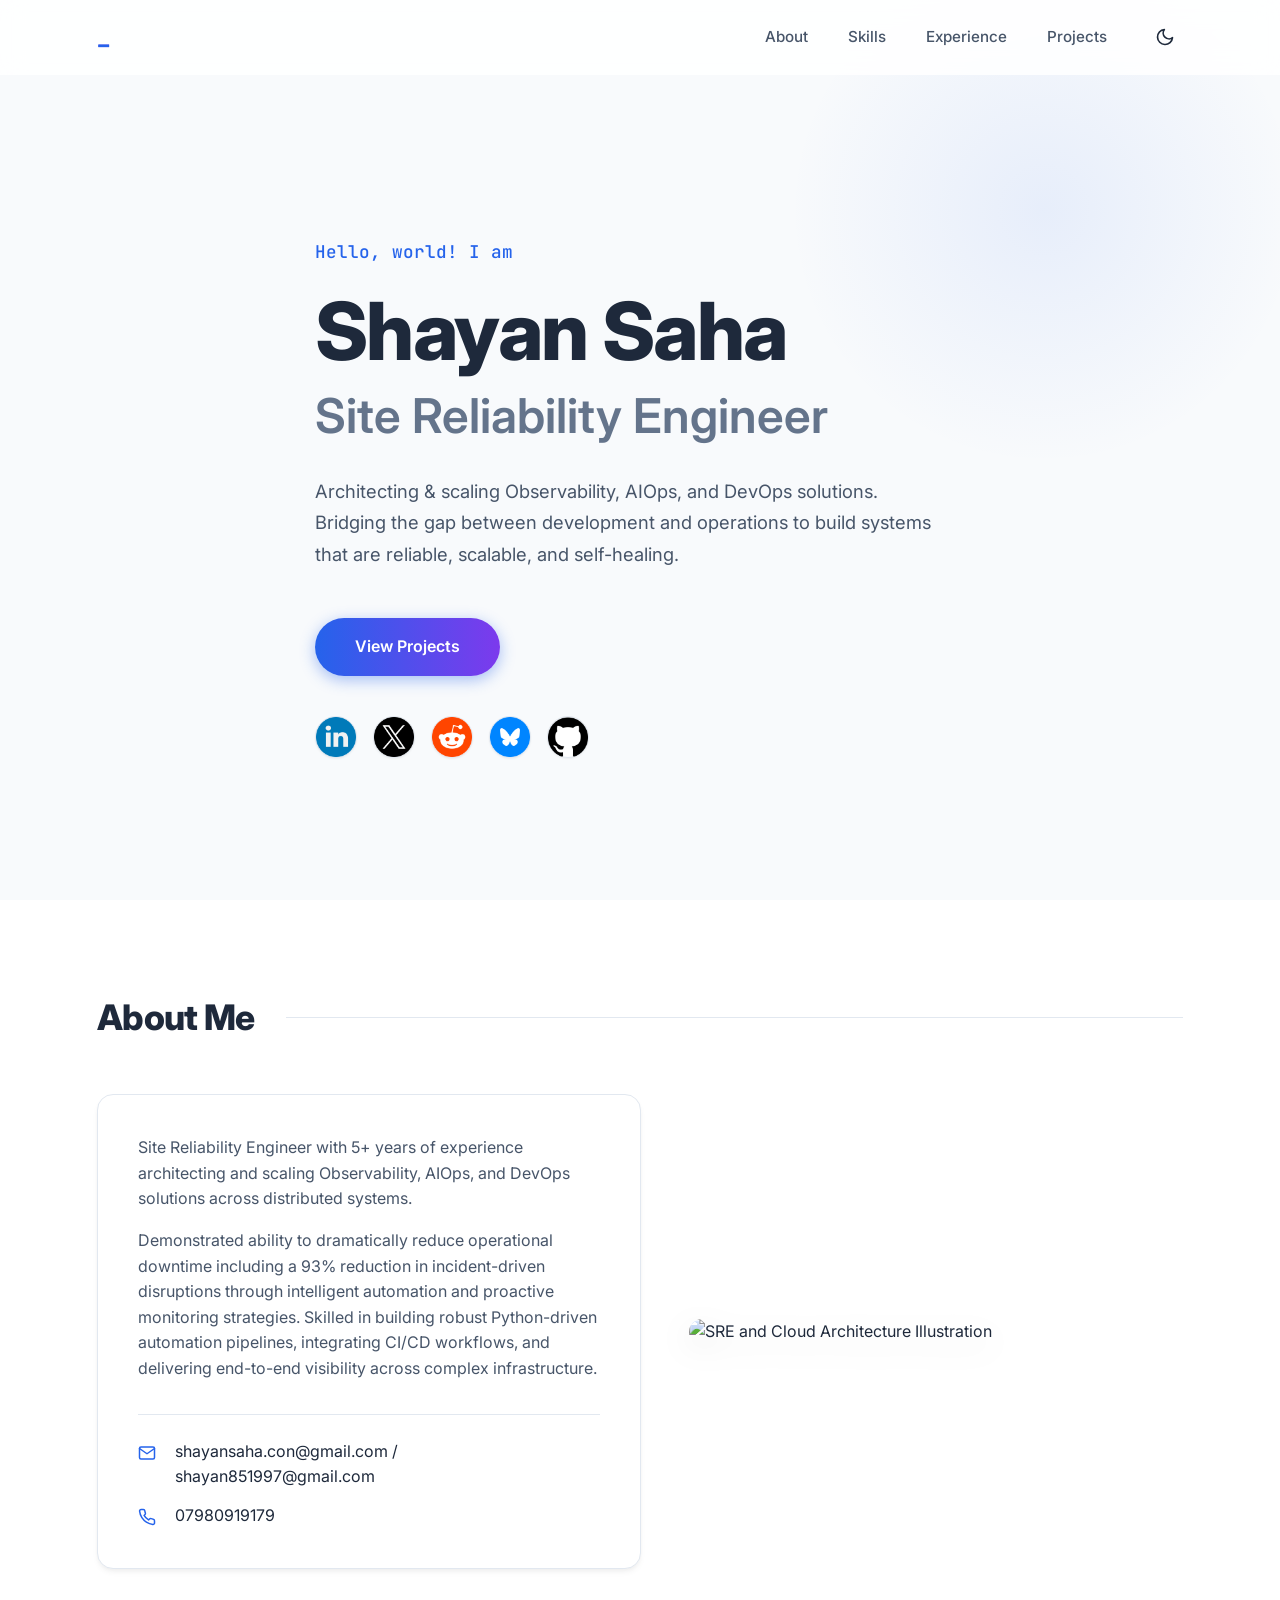
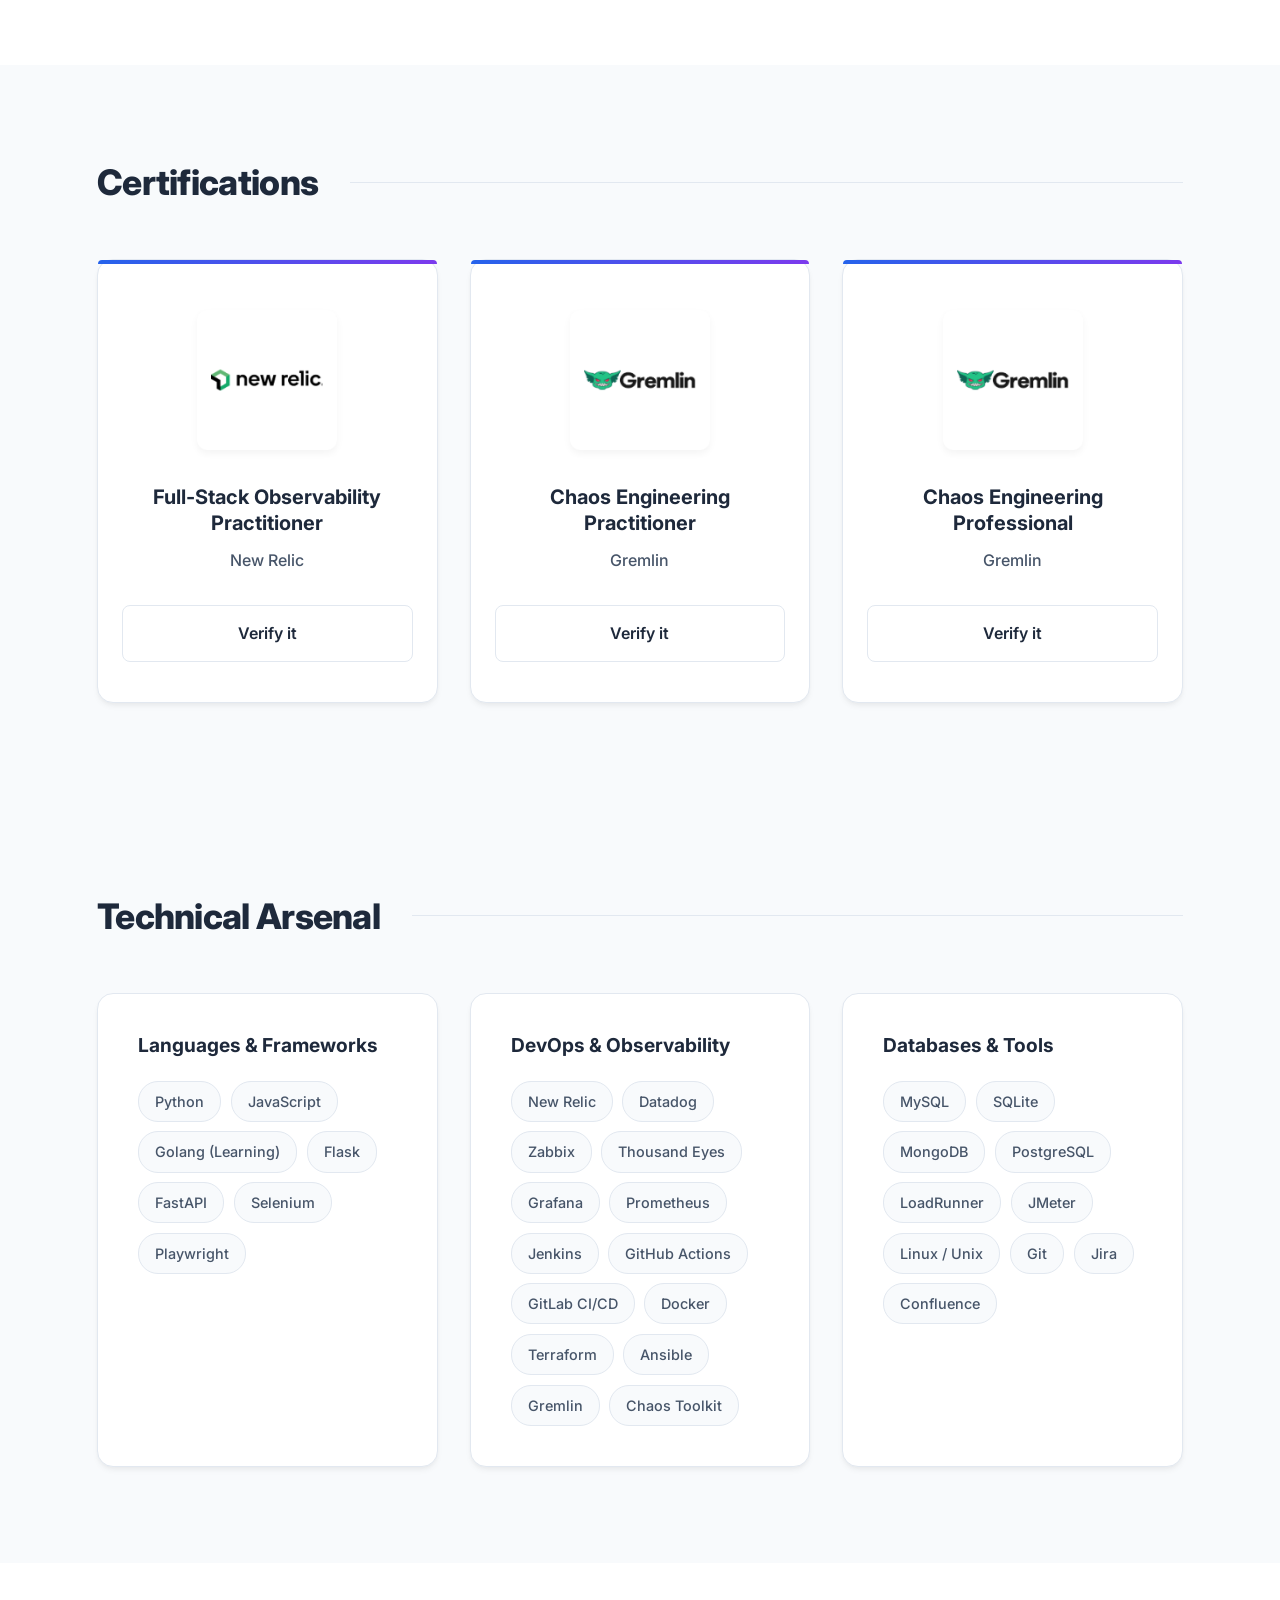
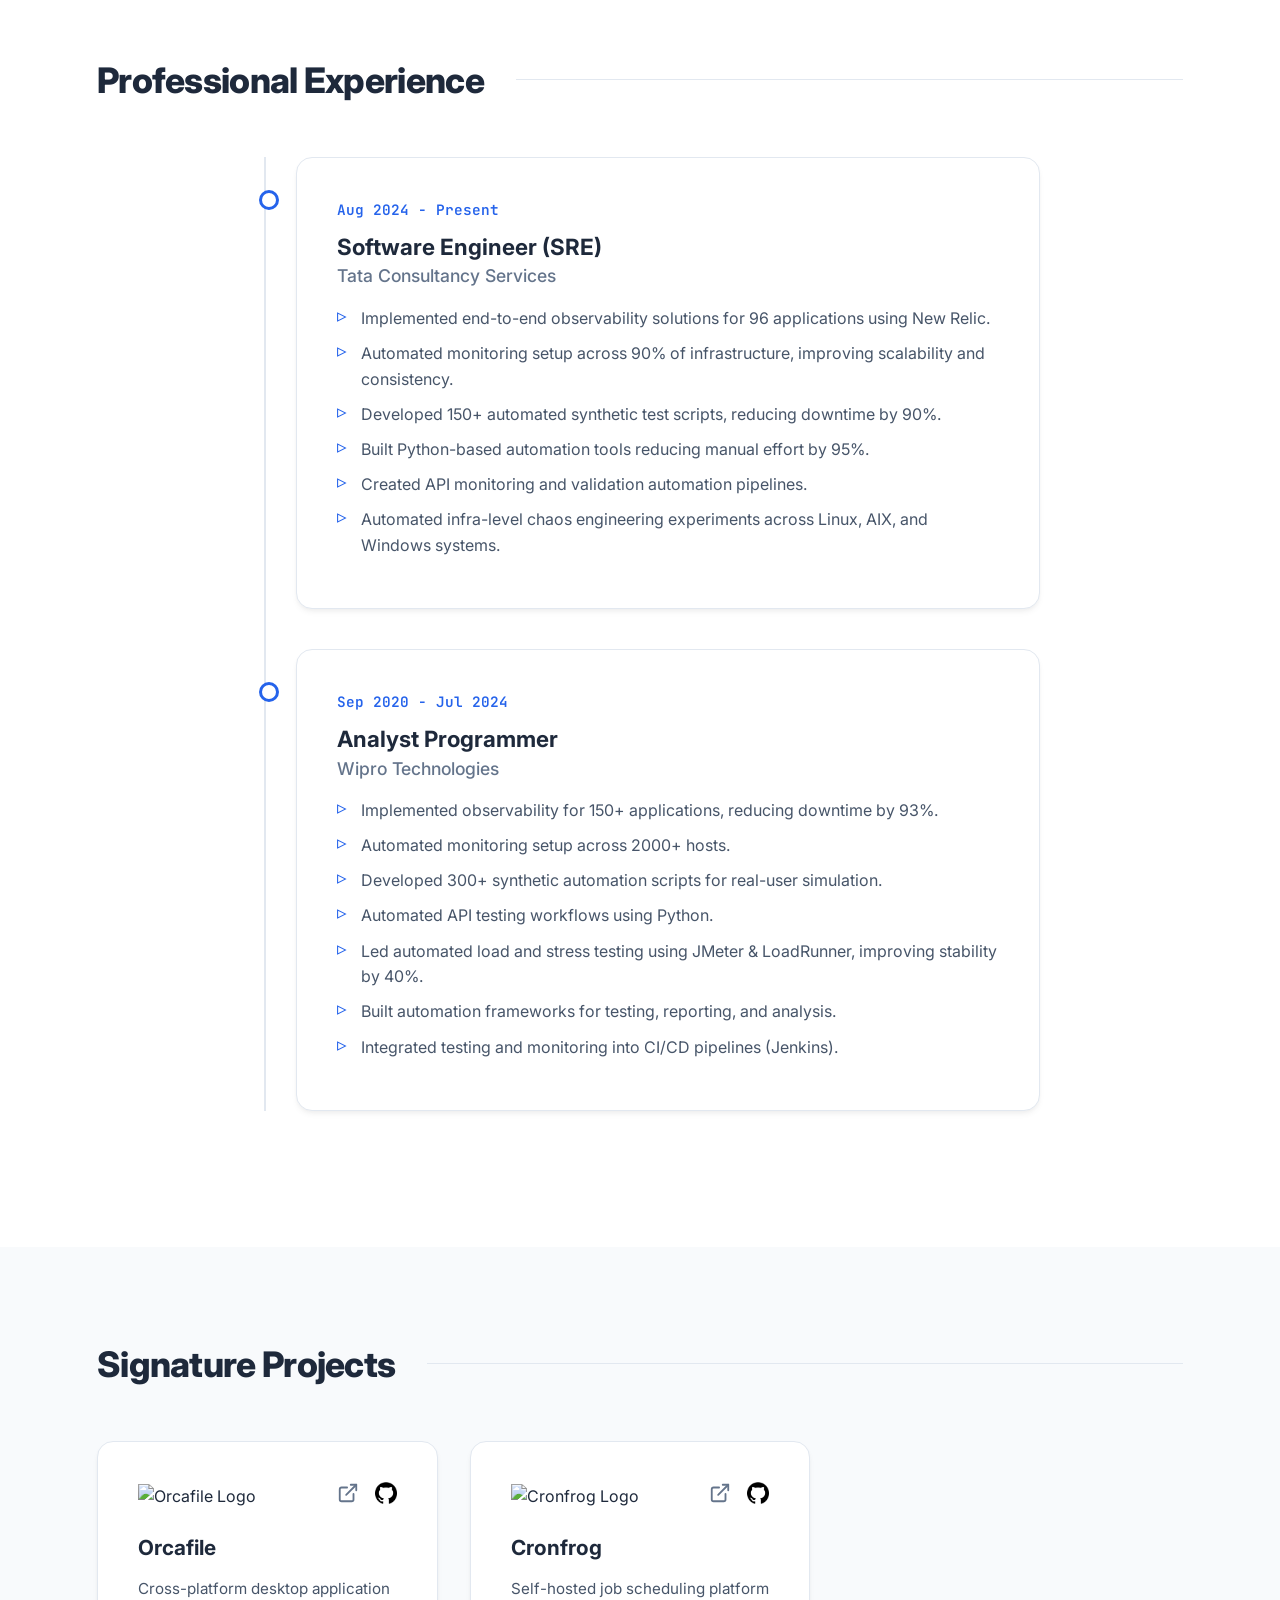
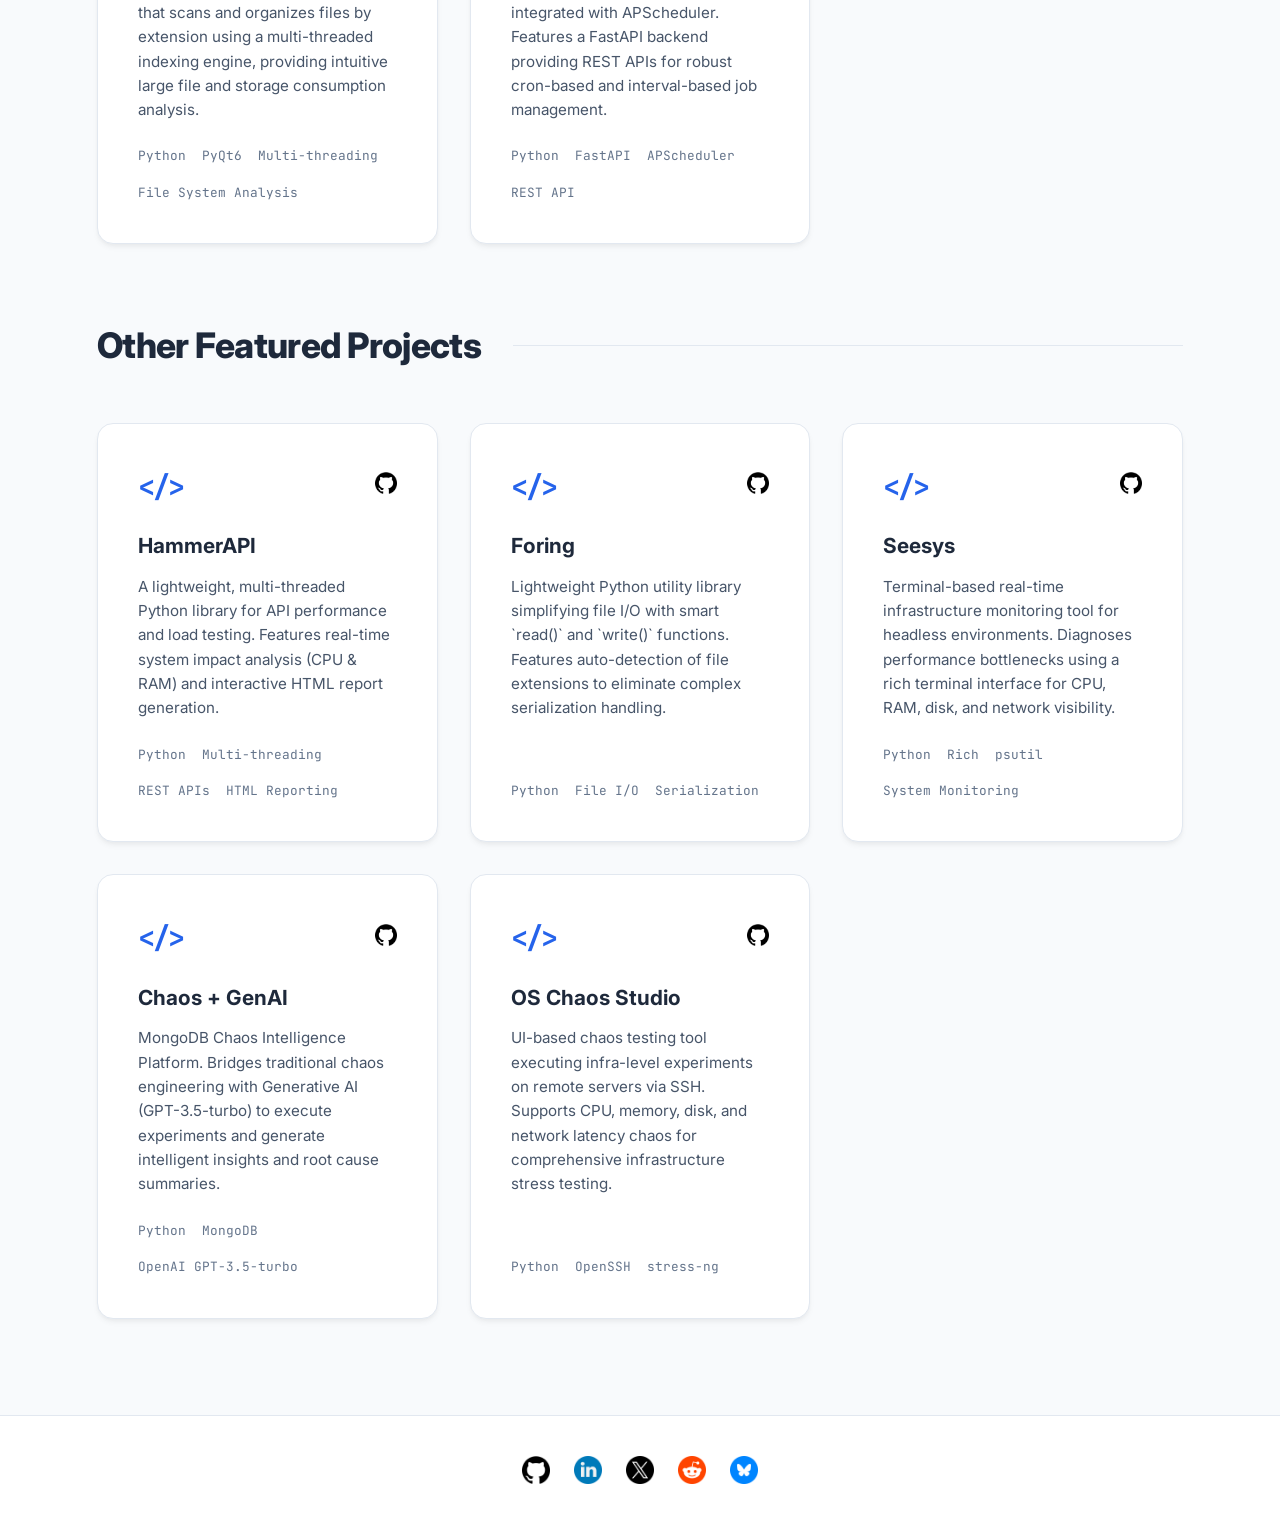
==== commit 67a2d20a: "update: portfolio site" ====
--- a/index.html
+++ b/index.html
@@ -13,6 +13,8 @@
 
 </head>
 <body>
+    <canvas id="rain-left" class="coding-rain"></canvas>
+    <canvas id="rain-right" class="coding-rain"></canvas>
     
     <nav class="navbar" id="navbar">
         <div class="nav-content">
@@ -29,6 +31,12 @@
                 <li><a href="#skills">Skills</a></li>
                 <li><a href="#experience">Experience</a></li>
                 <li><a href="#projects">Projects</a></li>
+                <li>
+                    <button id="theme-toggle" class="theme-toggle" aria-label="Toggle Theme">
+                        <svg class="sun-icon" viewBox="0 0 24 24" width="20" height="20" stroke="currentColor" stroke-width="2" fill="none" stroke-linecap="round" stroke-linejoin="round" style="display: none;"><circle cx="12" cy="12" r="5"></circle><line x1="12" y1="1" x2="12" y2="3"></line><line x1="12" y1="21" x2="12" y2="23"></line><line x1="4.22" y1="4.22" x2="5.64" y2="5.64"></line><line x1="18.36" y1="18.36" x2="19.78" y2="19.78"></line><line x1="1" y1="12" x2="3" y2="12"></line><line x1="21" y1="12" x2="23" y2="12"></line><line x1="4.22" y1="19.78" x2="5.64" y2="18.36"></line><line x1="18.36" y1="5.64" x2="19.78" y2="4.22"></line></svg>
+                        <svg class="moon-icon" viewBox="0 0 24 24" width="20" height="20" stroke="currentColor" stroke-width="2" fill="none" stroke-linecap="round" stroke-linejoin="round"><path d="M21 12.79A9 9 0 1 1 11.21 3 7 7 0 0 0 21 12.79z"></path></svg>
+                    </button>
+                </li>
             </ul>
         </div>
     </nav>
@@ -45,11 +53,6 @@
                 </p>
                 <div class="cta-group">
                     <a href="#projects" class="btn primary">View Projects</a>
-                    <a href="https://github.com/shayansaha85" target="_blank" class="btn secondary">
-                        <img src="assets/github.png" alt="" width="30" height="30">
-                        <!-- <svg viewBox="0 0 24 24" width="20" height="20" stroke="currentColor" stroke-width="2" fill="none" stroke-linecap="round" stroke-linejoin="round"><path d="M9 19c-5 1.5-5-2.5-7-3m14 6v-3.87a3.37 3.37 0 0 0-.94-2.61c3.14-.35 6.44-1.54 6.44-7A5.44 5.44 0 0 0 20 4.77 5.07 5.07 0 0 0 19.91 1S18.73.65 16 2.48a13.38 13.38 0 0 0-7 0C6.27.65 5.09 1 5.09 1A5.07 5.07 0 0 0 5 4.77a5.44 5.44 0 0 0-1.5 3.78c0 5.42 3.3 6.61 6.44 7A3.37 3.37 0 0 0 9 18.13V22"></path></svg> -->
-                        <!-- GitHub Profile -->
-                    </a>
                 </div>
                 <div class="hero-socials fade-in">
                     <a href="https://linkedin.com/in/shayansaha85" target="_blank" title="LinkedIn" aria-label="LinkedIn">
@@ -64,6 +67,9 @@
                     <a href="https://bsky.app/profile/shayandev.bsky.social" target="_blank" title="Bluesky" aria-label="Bluesky">
                         <img src="assets/bluesky.png" alt="Bluesky" width="40" height="40">
                     </a>
+                    <a href="https://github.com/shayansaha85" target="_blank" title="GitHub" aria-label="GitHub">
+                        <img src="assets/github.png" alt="GitHub" width="40" height="40">
+                    </a>
                 </div>
             </div>
         </div>
@@ -72,7 +78,7 @@
 
     <section id="about" class="section bg-alt">
         <div class="container fade-in">
-            <h2 class="section-title">01. <span>About Me</span></h2>
+            <h2 class="section-title"><span>About Me</span></h2>
             <div class="about-grid">
                 <div class="about-text card">
                     <p>Site Reliability Engineer with 5+ years of experience architecting and scaling Observability, AIOps, and DevOps solutions across distributed systems.</p>
@@ -80,43 +86,66 @@
                     
                     <div class="contact-info">
                         <div class="info-item">
-                            <span class="info-label">Email:</span>
+                            <span class="info-label"><svg viewBox="0 0 24 24" width="18" height="18" stroke="currentColor" stroke-width="2" fill="none" stroke-linecap="round" stroke-linejoin="round" style="vertical-align: middle; margin-right: 6px; color: var(--accent-1);"><path d="M4 4h16c1.1 0 2 .9 2 2v12c0 1.1-.9 2-2 2H4c-1.1 0-2-.9-2-2V6c0-1.1.9-2 2-2z"></path><polyline points="22,6 12,13 2,6"></polyline></svg></span>
                             <a href="mailto:shayansaha.con@gmail.com">shayansaha.con@gmail.com / shayan851997@gmail.com</a>
                         </div>
                         <div class="info-item">
-                            <span class="info-label">Phone / WhatsApp:</span>
+                            <span class="info-label"><svg viewBox="0 0 24 24" width="18" height="18" stroke="currentColor" stroke-width="2" fill="none" stroke-linecap="round" stroke-linejoin="round" style="vertical-align: middle; margin-right: 6px; color: var(--accent-1);"><path d="M22 16.92v3a2 2 0 0 1-2.18 2 19.79 19.79 0 0 1-8.63-3.07 19.5 19.5 0 0 1-6-6 19.79 19.79 0 0 1-3.07-8.67A2 2 0 0 1 4.11 2h3a2 2 0 0 1 2 1.72 12.84 12.84 0 0 0 .7 2.81 2 2 0 0 1-.45 2.11L8.09 9.91a16 16 0 0 0 6 6l1.27-1.27a2 2 0 0 1 2.11-.45 12.84 12.84 0 0 0 2.81.7A2 2 0 0 1 22 16.92z"></path></svg></span>
                             <span>07980919179</span>
                         </div>
-                        
-                    </div>
-                </div>
-                
-                <div class="certifications card gradient-border">
-                    <h3>Certifications</h3>
-                    <ul class="cert-list">
-                        <li>
-                            <div class="cert-icon">🏆</div>
-                            <div class="cert-details">
-                                <h4>Full-Stack Observability Practitioner</h4>
-                                <span>New Relic</span>
-                            </div>
-                        </li>
-                        <li>
-                            <div class="cert-icon">⚙️</div>
-                            <div class="cert-details">
-                                <h4>Chaos Engineering Professional & Practitioner</h4>
-                                <span>Gremlin</span>
-                            </div>
-                        </li>
-                    </ul>
-                </div>
+                    </div>
+                </div>
+                <div class="about-side" style="display: flex; flex-direction: column; gap: 2rem;">
+                    <div class="about-illustration">
+                        <img src="https://i.giphy.com/qgQUggAC3Pfv687qPC.webp" alt="SRE and Cloud Architecture Illustration" style="width: 100%; height: auto; display: block; filter: drop-shadow(0 10px 15px rgba(0,0,0,0.1)); border-radius: 16px;">
+                    </div>
+
+
+                </div>
+            </div>
+        </div>
+    </section>
+
+    <section id="certifications" class="section">
+        <div class="container fade-in">
+            <h2 class="section-title"><span>Certifications</span></h2>
+            <div class="certifications-grid" style="display: grid; grid-template-columns: repeat(auto-fit, minmax(320px, 1fr)); gap: 2rem;">
+                
+                <div class="card gradient-border cert-card">
+                    <img src="assets/new_relic.png" alt="New Relic" class="cert-logo">
+                    <div class="cert-card-content">
+                        <h4>Full-Stack Observability Practitioner</h4>
+                        <span>New Relic</span>
+                        <a href="https://www.credential.net/151cd0ac-4302-401f-8b85-cd2f4e26d80a#acc.hELlMsHW" target="_blank" class="btn secondary cert-btn">Verify it</a>
+                    </div>
+                </div>
+                
+                <div class="card gradient-border cert-card">
+                    <img src="assets/gremlin.png" alt="Gremlin" class="cert-logo">
+                    <div class="cert-card-content">
+                        <h4>Chaos Engineering Practitioner</h4>
+                        <span>Gremlin</span>
+                        <a href="https://www.credential.net/92fbe48d-55db-4003-9b7e-30216db7097b#acc.ARSpGe3a" target="_blank" class="btn secondary cert-btn">Verify it</a>
+                    </div>
+                </div>
+
+                <div class="card gradient-border cert-card">
+                    <img src="assets/gremlin.png" alt="Gremlin" class="cert-logo">
+                    <div class="cert-card-content">
+                        <h4>Chaos Engineering Professional</h4>
+                        <span>Gremlin</span>
+                        <a href="https://www.credential.net/5b17c3fb-ae56-4541-9e3d-75670eea7979#acc.CFkpvGtl" target="_blank" class="btn secondary cert-btn">Verify it</a>
+                    </div>
+                </div>
+
+
             </div>
         </div>
     </section>
 
     <section id="skills" class="section">
         <div class="container fade-in">
-            <h2 class="section-title">02. <span>Technical Arsenal</span></h2>
+            <h2 class="section-title"><span>Technical Arsenal</span></h2>
             <div class="skills-grid">
                 <div class="skill-category card">
                     <h3>Languages & Frameworks</h3>
@@ -170,7 +199,7 @@
 
     <section id="experience" class="section bg-alt">
         <div class="container fade-in">
-            <h2 class="section-title">03. <span>Professional Experience</span></h2>
+            <h2 class="section-title"><span>Professional Experience</span></h2>
             <div class="timeline">
                 
                 <div class="timeline-item card">
@@ -212,7 +241,7 @@
 
     <section id="projects" class="section">
         <div class="container fade-in">
-            <h2 class="section-title">04. <span>Signature Projects</span></h2>
+            <h2 class="section-title"><span>Signature Projects</span></h2>
             <div class="projects-grid signature-projects">
                 
                 <!-- Signature Project 1: Orcafile -->
@@ -226,7 +255,7 @@
                                 <svg viewBox="0 0 24 24" width="22" height="22" stroke="currentColor" stroke-width="2" fill="none" stroke-linecap="round" stroke-linejoin="round"><path d="M18 13v6a2 2 0 0 1-2 2H5a2 2 0 0 1-2-2V8a2 2 0 0 1 2-2h6"></path><polyline points="15 3 21 3 21 9"></polyline><line x1="10" y1="14" x2="21" y2="3"></line></svg>
                             </a>
                             <a href="https://github.com/shayansaha85/orcafile" target="_blank" class="github-link" aria-label="GitHub Link" title="GitHub Repo">
-                                <svg viewBox="0 0 24 24" width="22" height="22" stroke="currentColor" stroke-width="2" fill="none" stroke-linecap="round" stroke-linejoin="round"><path d="M9 19c-5 1.5-5-2.5-7-3m14 6v-3.87a3.37 3.37 0 0 0-.94-2.61c3.14-.35 6.44-1.54 6.44-7A5.44 5.44 0 0 0 20 4.77 5.07 5.07 0 0 0 19.91 1S18.73.65 16 2.48a13.38 13.38 0 0 0-7 0C6.27.65 5.09 1 5.09 1A5.07 5.07 0 0 0 5 4.77a5.44 5.44 0 0 0-1.5 3.78c0 5.42 3.3 6.61 6.44 7A3.37 3.37 0 0 0 9 18.13V22"></path></svg>
+                                <img src="assets/github.png" alt="GitHub" width="22" height="22">
                             </a>
                         </div>
                     </div>
@@ -251,7 +280,7 @@
                                 <svg viewBox="0 0 24 24" width="22" height="22" stroke="currentColor" stroke-width="2" fill="none" stroke-linecap="round" stroke-linejoin="round"><path d="M18 13v6a2 2 0 0 1-2 2H5a2 2 0 0 1-2-2V8a2 2 0 0 1 2-2h6"></path><polyline points="15 3 21 3 21 9"></polyline><line x1="10" y1="14" x2="21" y2="3"></line></svg>
                             </a>
                             <a href="https://github.com/shayansaha85/cronfrog" target="_blank" class="github-link" aria-label="GitHub Link" title="GitHub Repo">
-                                <svg viewBox="0 0 24 24" width="22" height="22" stroke="currentColor" stroke-width="2" fill="none" stroke-linecap="round" stroke-linejoin="round"><path d="M9 19c-5 1.5-5-2.5-7-3m14 6v-3.87a3.37 3.37 0 0 0-.94-2.61c3.14-.35 6.44-1.54 6.44-7A5.44 5.44 0 0 0 20 4.77 5.07 5.07 0 0 0 19.91 1S18.73.65 16 2.48a13.38 13.38 0 0 0-7 0C6.27.65 5.09 1 5.09 1A5.07 5.07 0 0 0 5 4.77a5.44 5.44 0 0 0-1.5 3.78c0 5.42 3.3 6.61 6.44 7A3.37 3.37 0 0 0 9 18.13V22"></path></svg>
+                                <img src="assets/github.png" alt="GitHub" width="22" height="22">
                             </a>
                         </div>
                     </div>
@@ -273,10 +302,10 @@
                 <div class="project-card card">
                     <div class="project-header">
                         <div class="folder-icon">
-                            <svg viewBox="0 0 24 24" width="32" height="32" stroke="var(--accent-1)" stroke-width="2" fill="none" stroke-linecap="round" stroke-linejoin="round"><path d="M22 19a2 2 0 0 1-2 2H4a2 2 0 0 1-2-2V5a2 2 0 0 1 2-2h5l2 3h9a2 2 0 0 1 2 2z"></path></svg>
+                            <span style="font-family: var(--font-mono); font-size: 1.8rem; font-weight: bold; color: var(--accent-1); letter-spacing: -2px;">&lt;/&gt;</span>
                         </div>
                         <a href="https://github.com/shayansaha85/HammerAPI" target="_blank" class="github-link" aria-label="GitHub Link">
-                            <svg viewBox="0 0 24 24" width="22" height="22" stroke="currentColor" stroke-width="2" fill="none" stroke-linecap="round" stroke-linejoin="round"><path d="M9 19c-5 1.5-5-2.5-7-3m14 6v-3.87a3.37 3.37 0 0 0-.94-2.61c3.14-.35 6.44-1.54 6.44-7A5.44 5.44 0 0 0 20 4.77 5.07 5.07 0 0 0 19.91 1S18.73.65 16 2.48a13.38 13.38 0 0 0-7 0C6.27.65 5.09 1 5.09 1A5.07 5.07 0 0 0 5 4.77a5.44 5.44 0 0 0-1.5 3.78c0 5.42 3.3 6.61 6.44 7A3.37 3.37 0 0 0 9 18.13V22"></path></svg>
+                            <img src="assets/github.png" alt="GitHub" width="22" height="22">
                         </a>
                     </div>
                     <h3>HammerAPI</h3>
@@ -293,10 +322,10 @@
                 <div class="project-card card">
                     <div class="project-header">
                         <div class="folder-icon">
-                            <svg viewBox="0 0 24 24" width="32" height="32" stroke="var(--accent-1)" stroke-width="2" fill="none" stroke-linecap="round" stroke-linejoin="round"><path d="M22 19a2 2 0 0 1-2 2H4a2 2 0 0 1-2-2V5a2 2 0 0 1 2-2h5l2 3h9a2 2 0 0 1 2 2z"></path></svg>
+                            <span style="font-family: var(--font-mono); font-size: 1.8rem; font-weight: bold; color: var(--accent-1); letter-spacing: -2px;">&lt;/&gt;</span>
                         </div>
                         <a href="https://github.com/shayansaha85/Foring" target="_blank" class="github-link" aria-label="GitHub Link">
-                            <svg viewBox="0 0 24 24" width="22" height="22" stroke="currentColor" stroke-width="2" fill="none" stroke-linecap="round" stroke-linejoin="round"><path d="M9 19c-5 1.5-5-2.5-7-3m14 6v-3.87a3.37 3.37 0 0 0-.94-2.61c3.14-.35 6.44-1.54 6.44-7A5.44 5.44 0 0 0 20 4.77 5.07 5.07 0 0 0 19.91 1S18.73.65 16 2.48a13.38 13.38 0 0 0-7 0C6.27.65 5.09 1 5.09 1A5.07 5.07 0 0 0 5 4.77a5.44 5.44 0 0 0-1.5 3.78c0 5.42 3.3 6.61 6.44 7A3.37 3.37 0 0 0 9 18.13V22"></path></svg>
+                            <img src="assets/github.png" alt="GitHub" width="22" height="22">
                         </a>
                     </div>
                     <h3>Foring</h3>
@@ -312,10 +341,10 @@
                 <div class="project-card card">
                     <div class="project-header">
                         <div class="folder-icon">
-                            <svg viewBox="0 0 24 24" width="32" height="32" stroke="var(--accent-1)" stroke-width="2" fill="none" stroke-linecap="round" stroke-linejoin="round"><path d="M22 19a2 2 0 0 1-2 2H4a2 2 0 0 1-2-2V5a2 2 0 0 1 2-2h5l2 3h9a2 2 0 0 1 2 2z"></path></svg>
+                            <span style="font-family: var(--font-mono); font-size: 1.8rem; font-weight: bold; color: var(--accent-1); letter-spacing: -2px;">&lt;/&gt;</span>
                         </div>
                         <a href="https://github.com/shayansaha85/Seesys" target="_blank" class="github-link" aria-label="GitHub Link">
-                            <svg viewBox="0 0 24 24" width="22" height="22" stroke="currentColor" stroke-width="2" fill="none" stroke-linecap="round" stroke-linejoin="round"><path d="M9 19c-5 1.5-5-2.5-7-3m14 6v-3.87a3.37 3.37 0 0 0-.94-2.61c3.14-.35 6.44-1.54 6.44-7A5.44 5.44 0 0 0 20 4.77 5.07 5.07 0 0 0 19.91 1S18.73.65 16 2.48a13.38 13.38 0 0 0-7 0C6.27.65 5.09 1 5.09 1A5.07 5.07 0 0 0 5 4.77a5.44 5.44 0 0 0-1.5 3.78c0 5.42 3.3 6.61 6.44 7A3.37 3.37 0 0 0 9 18.13V22"></path></svg>
+                            <img src="assets/github.png" alt="GitHub" width="22" height="22">
                         </a>
                     </div>
                     <h3>Seesys</h3>
@@ -332,10 +361,10 @@
                 <div class="project-card card">
                     <div class="project-header">
                         <div class="folder-icon">
-                            <svg viewBox="0 0 24 24" width="32" height="32" stroke="var(--accent-1)" stroke-width="2" fill="none" stroke-linecap="round" stroke-linejoin="round"><path d="M22 19a2 2 0 0 1-2 2H4a2 2 0 0 1-2-2V5a2 2 0 0 1 2-2h5l2 3h9a2 2 0 0 1 2 2z"></path></svg>
+                            <span style="font-family: var(--font-mono); font-size: 1.8rem; font-weight: bold; color: var(--accent-1); letter-spacing: -2px;">&lt;/&gt;</span>
                         </div>
                         <a href="https://github.com/shayansaha85/chaos-gen-ai-implementation" target="_blank" class="github-link" aria-label="GitHub Link">
-                            <svg viewBox="0 0 24 24" width="22" height="22" stroke="currentColor" stroke-width="2" fill="none" stroke-linecap="round" stroke-linejoin="round"><path d="M9 19c-5 1.5-5-2.5-7-3m14 6v-3.87a3.37 3.37 0 0 0-.94-2.61c3.14-.35 6.44-1.54 6.44-7A5.44 5.44 0 0 0 20 4.77 5.07 5.07 0 0 0 19.91 1S18.73.65 16 2.48a13.38 13.38 0 0 0-7 0C6.27.65 5.09 1 5.09 1A5.07 5.07 0 0 0 5 4.77a5.44 5.44 0 0 0-1.5 3.78c0 5.42 3.3 6.61 6.44 7A3.37 3.37 0 0 0 9 18.13V22"></path></svg>
+                            <img src="assets/github.png" alt="GitHub" width="22" height="22">
                         </a>
                     </div>
                     <h3>Chaos + GenAI</h3>
@@ -351,10 +380,10 @@
                 <div class="project-card card">
                     <div class="project-header">
                         <div class="folder-icon">
-                            <svg viewBox="0 0 24 24" width="32" height="32" stroke="var(--accent-1)" stroke-width="2" fill="none" stroke-linecap="round" stroke-linejoin="round"><path d="M22 19a2 2 0 0 1-2 2H4a2 2 0 0 1-2-2V5a2 2 0 0 1 2-2h5l2 3h9a2 2 0 0 1 2 2z"></path></svg>
+                            <span style="font-family: var(--font-mono); font-size: 1.8rem; font-weight: bold; color: var(--accent-1); letter-spacing: -2px;">&lt;/&gt;</span>
                         </div>
                         <a href="https://github.com/shayansaha85/inhouse-infra-chaos-studio" target="_blank" class="github-link" aria-label="GitHub Link">
-                            <svg viewBox="0 0 24 24" width="22" height="22" stroke="currentColor" stroke-width="2" fill="none" stroke-linecap="round" stroke-linejoin="round"><path d="M9 19c-5 1.5-5-2.5-7-3m14 6v-3.87a3.37 3.37 0 0 0-.94-2.61c3.14-.35 6.44-1.54 6.44-7A5.44 5.44 0 0 0 20 4.77 5.07 5.07 0 0 0 19.91 1S18.73.65 16 2.48a13.38 13.38 0 0 0-7 0C6.27.65 5.09 1 5.09 1A5.07 5.07 0 0 0 5 4.77a5.44 5.44 0 0 0-1.5 3.78c0 5.42 3.3 6.61 6.44 7A3.37 3.37 0 0 0 9 18.13V22"></path></svg>
+                            <img src="assets/github.png" alt="GitHub" width="22" height="22">
                         </a>
                     </div>
                     <h3>OS Chaos Studio</h3>
@@ -397,3 +426,4 @@
     <script src="script.js"></script>
 </body>
 </html>
+
--- a/style.css
+++ b/style.css
@@ -23,7 +23,36 @@
     --font-mono: 'JetBrains Mono', 'Fira Code', monospace;
     
     --transition-standard: all 0.3s cubic-bezier(0.4, 0, 0.2, 1);
-}
+    --nav-bg: rgba(255, 255, 255, 0.85);
+}
+
+[data-theme="dark"] {
+    --bg-main: #0a0f1c;
+    --bg-alt: #111827;
+    --text-primary: #f8fafc;
+    --text-secondary: #cbd5e1;
+    --text-muted: #94a3b8;
+    
+    --accent-1: #3b82f6;
+    --accent-1-light: rgba(59, 130, 246, 0.2);
+    --accent-2: #8b5cf6;
+    --accent-gradient: linear-gradient(135deg, var(--accent-1), var(--accent-2));
+    
+    --border-color: #1f2937;
+    --card-bg: #111827;
+    
+    --shadow-sm: 0 1px 2px 0 rgba(0, 0, 0, 0.3);
+    --shadow-md: 0 4px 6px -1px rgba(0, 0, 0, 0.3), 0 2px 4px -1px rgba(0, 0, 0, 0.2);
+    --shadow-lg: 0 10px 15px -3px rgba(0, 0, 0, 0.3), 0 4px 6px -2px rgba(0, 0, 0, 0.2);
+    --shadow-hover: 0 20px 25px -5px rgba(0, 0, 0, 0.4), 0 10px 10px -5px rgba(0, 0, 0, 0.2);
+    --nav-bg: rgba(17, 24, 39, 0.85);
+}
+
+[data-theme="dark"] img[src*="github.png"],
+[data-theme="dark"] img[src*="x.png"] {
+    filter: invert(1);
+}
+
 
 * {
     margin: 0;
@@ -86,7 +115,7 @@
     position: fixed;
     top: 0;
     width: 100%;
-    background-color: rgba(255, 255, 255, 0.85);
+    background-color: var(--nav-bg);
     backdrop-filter: blur(12px);
     -webkit-backdrop-filter: blur(12px);
     border-bottom: 1px solid transparent;
@@ -131,6 +160,7 @@
     list-style: none;
     display: flex;
     gap: 2.5rem;
+    align-items: center;
 }
 
 .nav-links a {
@@ -142,6 +172,24 @@
 }
 
 .nav-links a:hover {
+    color: var(--accent-1);
+}
+
+.theme-toggle {
+    background: none;
+    border: none;
+    color: var(--text-primary);
+    cursor: pointer;
+    display: flex;
+    align-items: center;
+    justify-content: center;
+    padding: 0.5rem;
+    border-radius: 50%;
+    transition: var(--transition-standard);
+}
+
+.theme-toggle:hover {
+    background: var(--accent-1-light);
     color: var(--accent-1);
 }
 
@@ -244,19 +292,30 @@
 }
 
 .btn.primary {
-    background: var(--accent-gradient);
+    background: linear-gradient(270deg, var(--accent-1), var(--accent-2), var(--accent-1));
+    background-size: 200% 100%;
     color: white;
     border: none;
-    box-shadow: 0 4px 14px 0 rgba(37, 99, 235, 0.39);
+    border-radius: 50px;
+    padding: 1rem 2.5rem;
+    box-shadow: 0 4px 15px rgba(37, 99, 235, 0.4);
+    animation: gradientMove 6s ease infinite;
 }
 
 .btn.primary:hover {
-    transform: translateY(-2px);
-    box-shadow: 0 6px 20px rgba(37, 99, 235, 0.23);
+    transform: translateY(-3px) scale(1.02);
+    box-shadow: 0 8px 25px rgba(124, 58, 237, 0.5);
+    background-position: 100% 50%;
+}
+
+@keyframes gradientMove {
+    0% { background-position: 0% 50%; }
+    50% { background-position: 100% 50%; }
+    100% { background-position: 0% 50%; }
 }
 
 .btn.secondary {
-    background: white;
+    background: transparent;
     color: var(--text-primary);
     border: 1px solid var(--border-color);
 }
@@ -302,8 +361,9 @@
 /* About Section */
 .about-grid {
     display: grid;
-    grid-template-columns: 1.5fr 1fr;
-    gap: 2.5rem;
+    grid-template-columns: 1.1fr 1fr;
+    gap: 3rem;
+    align-items: center;
 }
 
 .contact-info {
@@ -564,7 +624,7 @@
     justify-content: center;
     /* padding: 0.5rem; */
     border-radius: 50%;
-    background: white;
+    background: var(--card-bg);
     border: 1px solid var(--border-color);
     box-shadow: var(--shadow-sm);
     transition: var(--transition-standard);
@@ -708,3 +768,96 @@
         padding: 1.5rem;
     }
 }
+
+/* Certifications Section */
+.cert-card {
+    display: flex;
+    flex-direction: column;
+    align-items: center;
+    text-align: center;
+    gap: 1.5rem;
+    padding: 2.5rem 1.5rem;
+    perspective: 1000px;
+}
+
+.cert-logo {
+    width: 160px;
+    height: 160px;
+    object-fit: contain;
+    transition: transform 0.5s cubic-bezier(0.175, 0.885, 0.32, 1.275), filter 0.5s ease, box-shadow 0.5s ease;
+    transform: scale(0.875) translateZ(0);
+    backface-visibility: hidden;
+    will-change: transform;
+    background-color: #ffffff;
+    padding: 1rem;
+    border-radius: 12px;
+    box-shadow: 0 4px 10px rgba(0, 0, 0, 0.05);
+}
+
+.cert-card:hover .cert-logo {
+    transform: scale(1) rotateX(10deg) rotateY(-15deg) translateZ(0);
+    box-shadow: 0 15px 25px rgba(0, 0, 0, 0.15);
+}
+
+.cert-card-content {
+    display: flex;
+    flex-direction: column;
+    align-items: center;
+    gap: 0.5rem;
+    flex-grow: 1;
+    width: 100%;
+}
+
+.cert-card-content h4 {
+    color: var(--text-primary);
+    font-size: 1.25rem;
+    margin-bottom: 0.2rem;
+    line-height: 1.3;
+}
+
+.cert-card-content span {
+    color: var(--text-secondary);
+    font-size: 1rem;
+    font-weight: 500;
+}
+
+.cert-btn {
+    margin-top: 1.5rem;
+    width: 100%;
+}
+
+/* About Illustration Hover Effect */
+.about-illustration {
+    perspective: 1000px;
+}
+.about-illustration img {
+    transition: transform 0.6s cubic-bezier(0.175, 0.885, 0.32, 1.275);
+    transform: translateZ(0);
+    will-change: transform;
+    backface-visibility: hidden;
+}
+
+/* Coding Rain Effect */
+.coding-rain {
+    position: fixed;
+    top: 0;
+    bottom: 0;
+    width: calc(50vw - 575px); /* width to fill empty side space */
+    z-index: 0;
+    pointer-events: none;
+    opacity: 0.12;
+}
+
+#rain-left {
+    left: 0;
+}
+
+#rain-right {
+    right: 0;
+}
+
+@media (max-width: 1300px) {
+    .coding-rain {
+        display: none;
+    }
+}
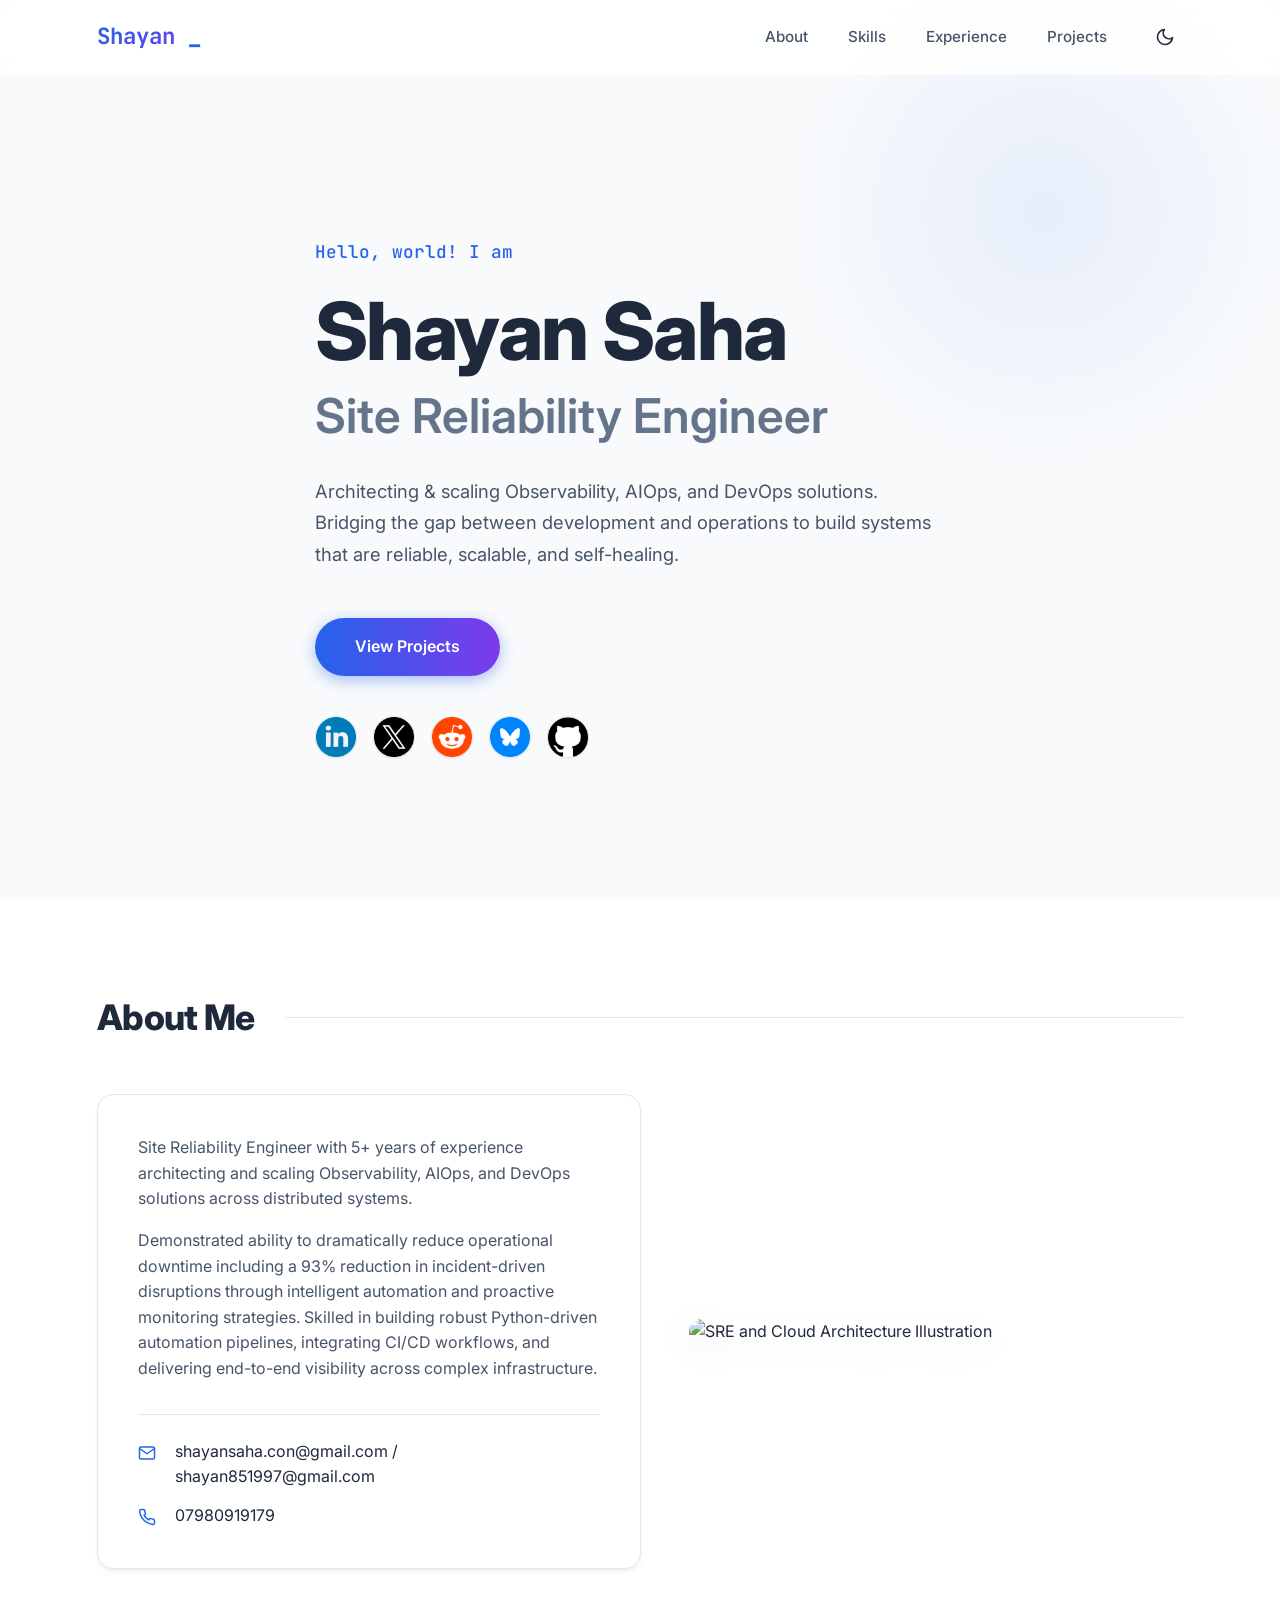
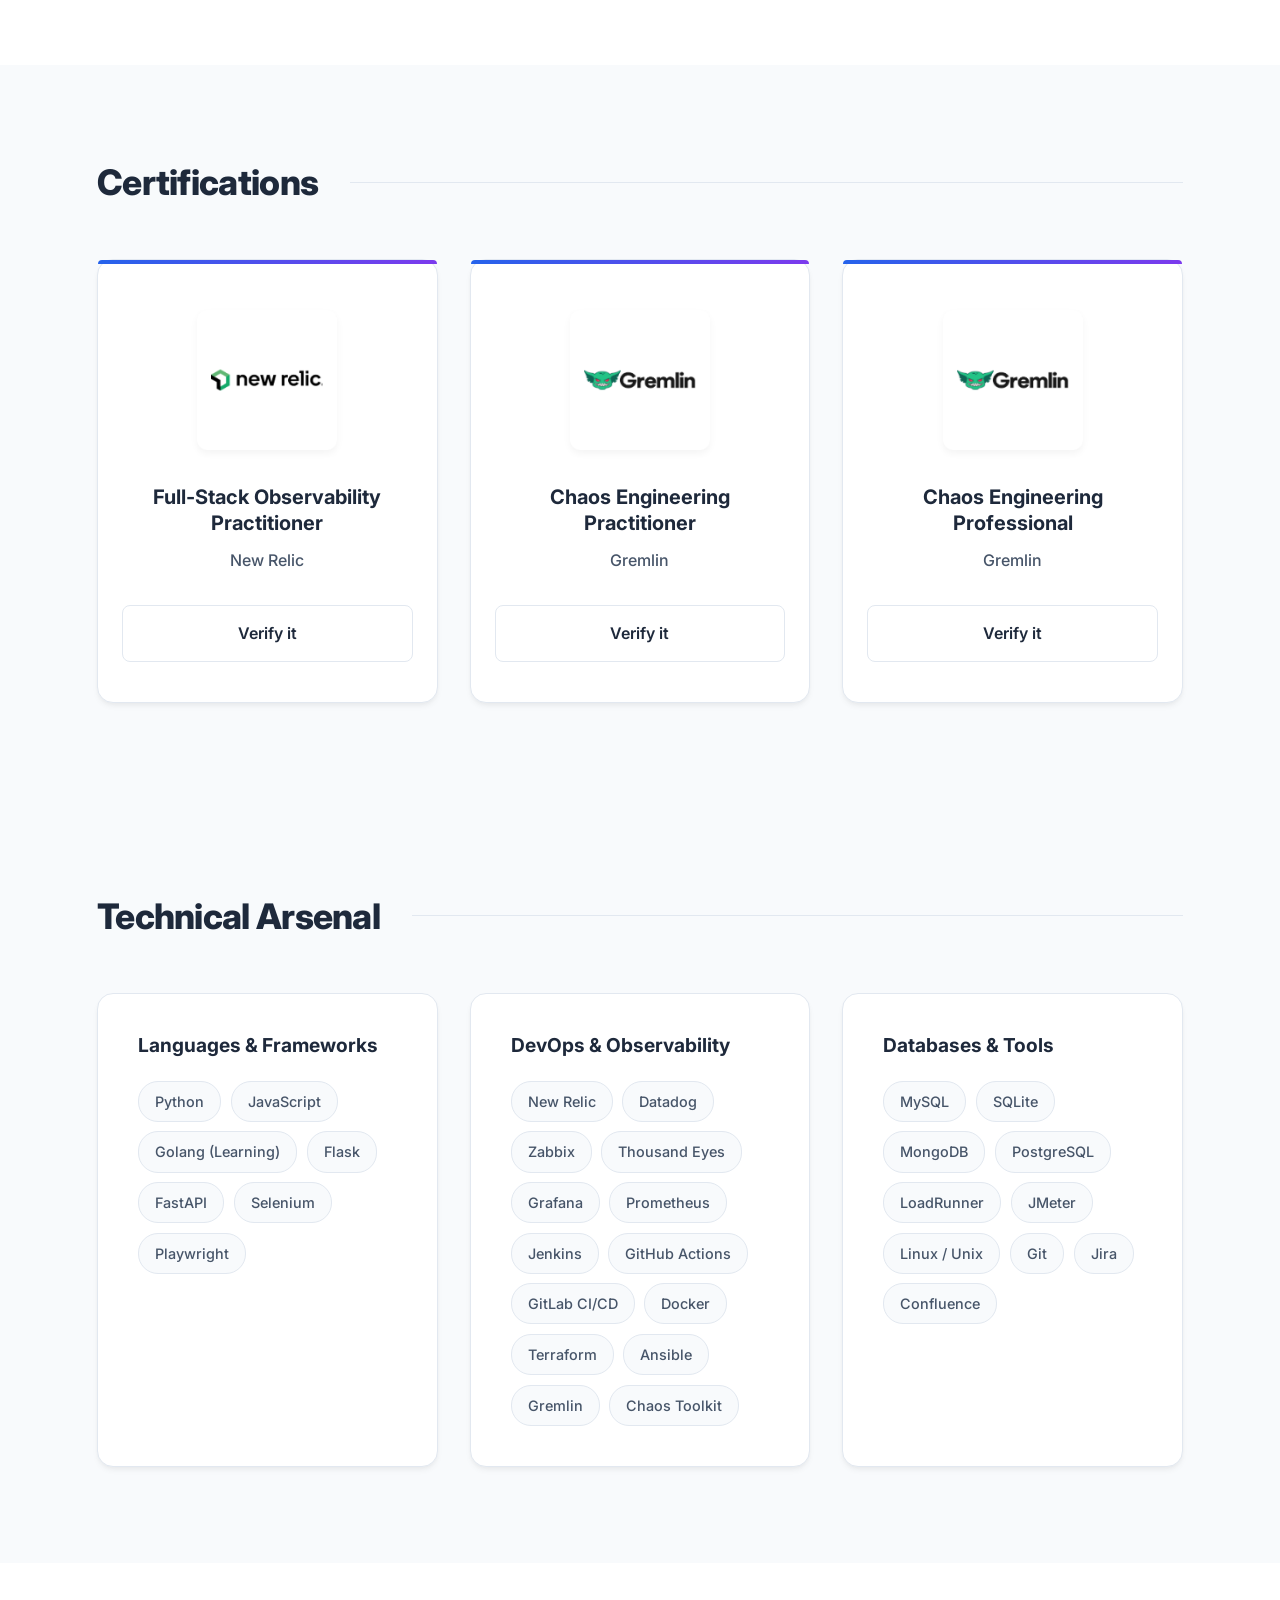
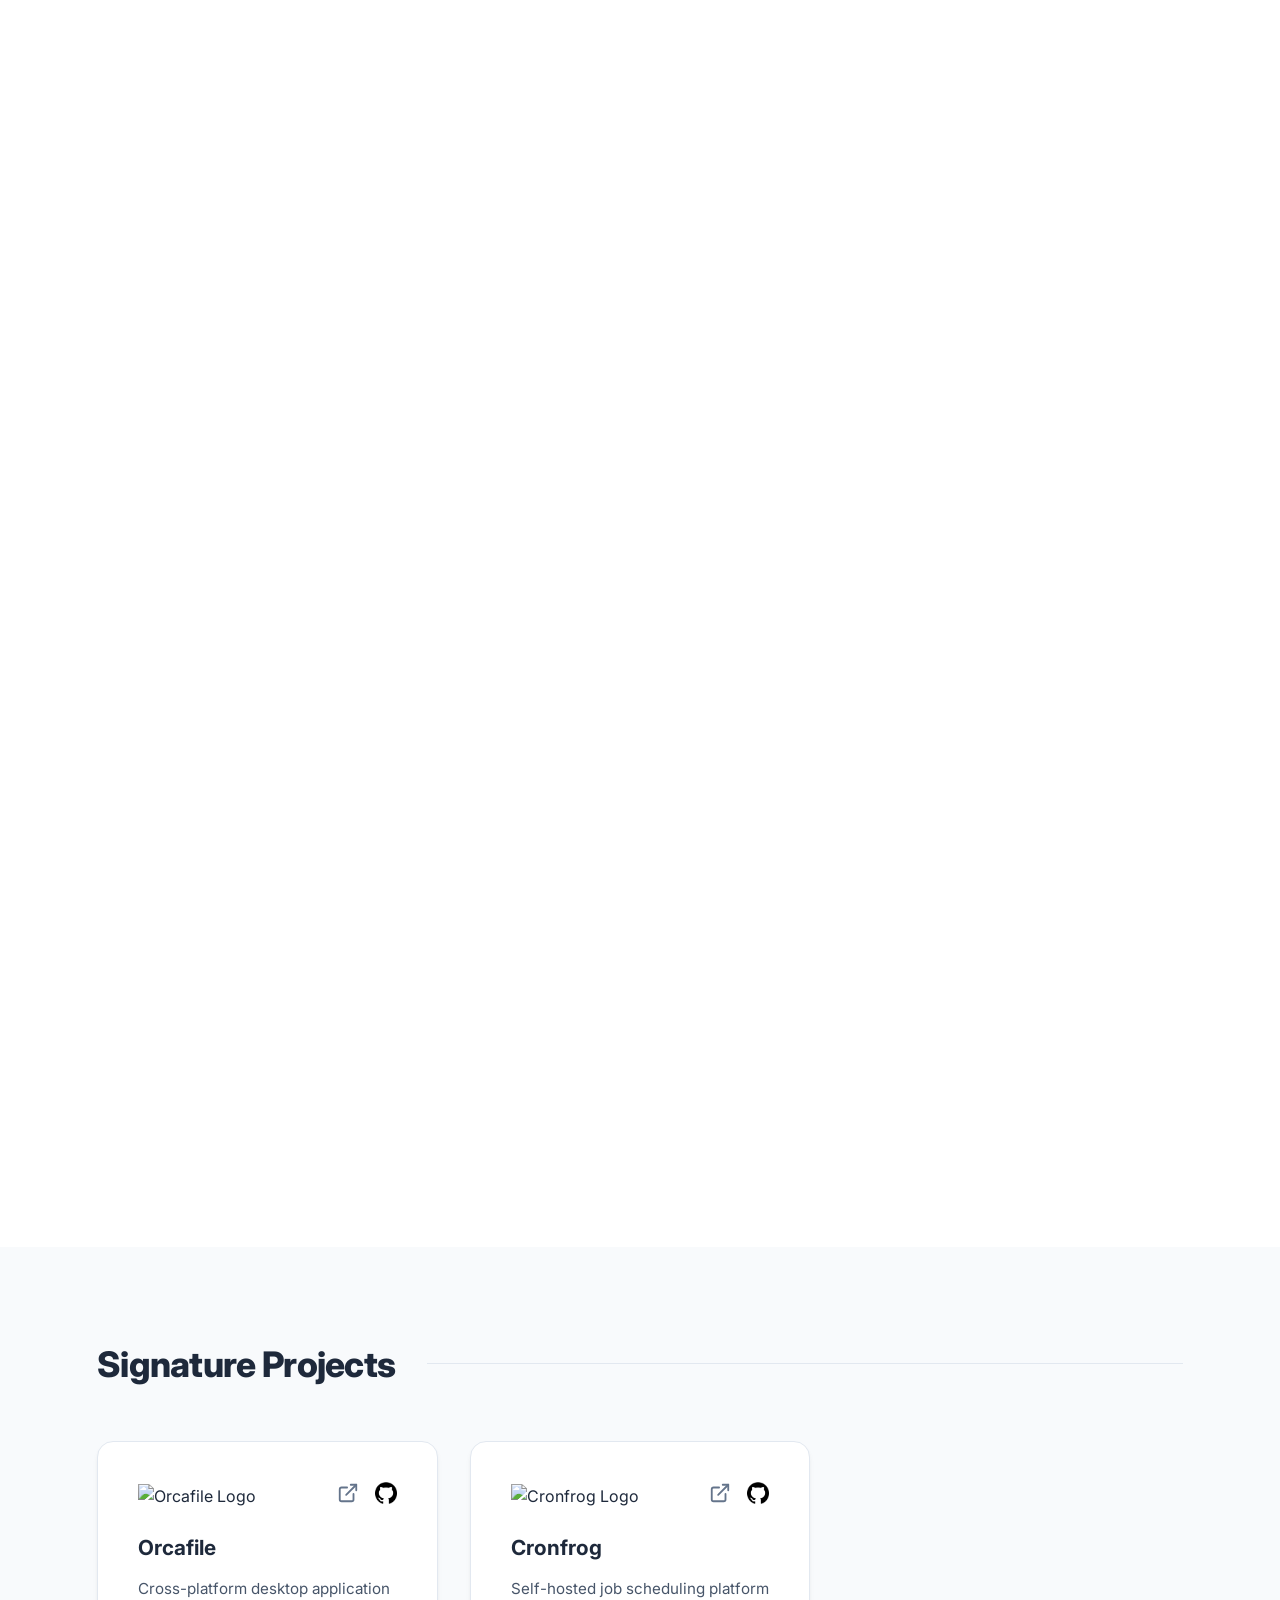
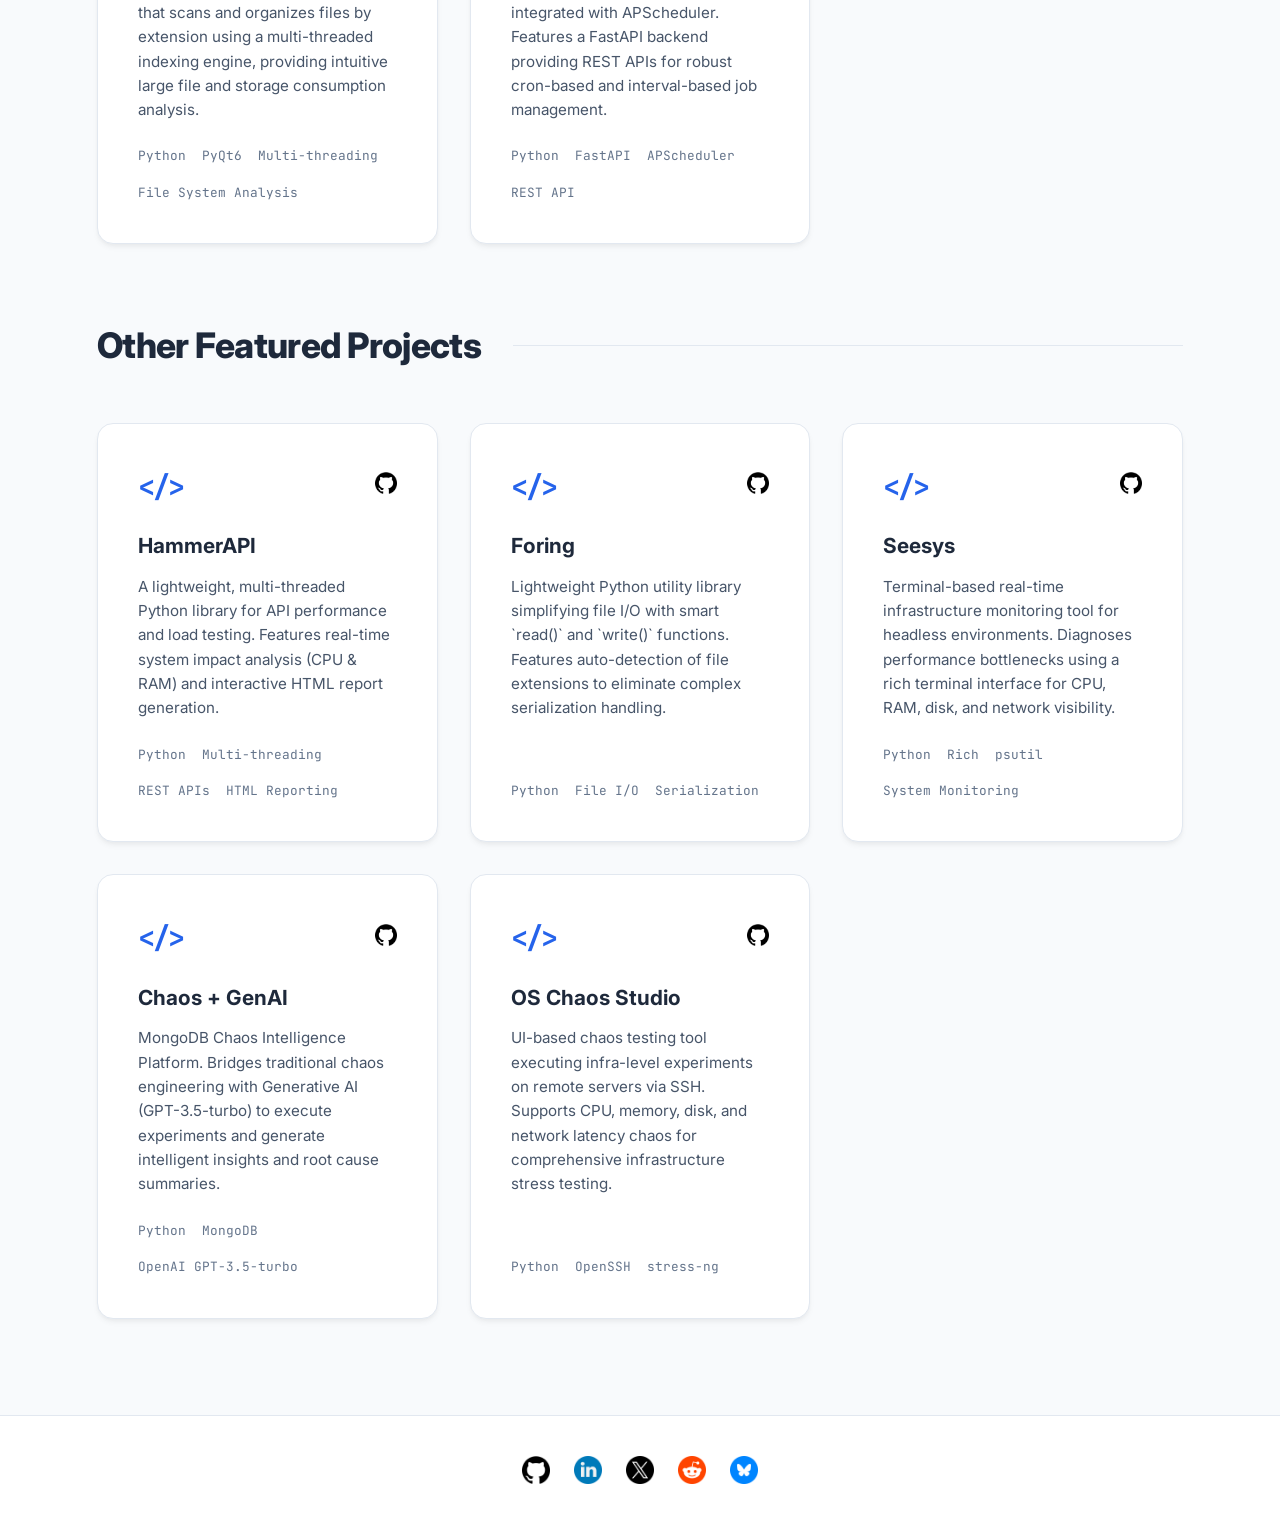
==== commit 7f0c28da: "fix: updated website for orcafile, cronfrog" ====
--- a/index.html
+++ b/index.html
@@ -251,7 +251,7 @@
                             <img src="https://raw.githubusercontent.com/shayansaha85/orcafile/master/orcafile_logo.ico" alt="Orcafile Logo" width="40" height="40" class="project-logo">
                         </div>
                         <div class="project-links" style="display: flex; gap: 1rem;">
-                            <a href="#" target="_blank" class="github-link" aria-label="Website Link" title="Website">
+                            <a href="https://shayansaha85.github.io/orcafile-site" target="_blank" class="github-link" aria-label="Website Link" title="Website">
                                 <svg viewBox="0 0 24 24" width="22" height="22" stroke="currentColor" stroke-width="2" fill="none" stroke-linecap="round" stroke-linejoin="round"><path d="M18 13v6a2 2 0 0 1-2 2H5a2 2 0 0 1-2-2V8a2 2 0 0 1 2-2h6"></path><polyline points="15 3 21 3 21 9"></polyline><line x1="10" y1="14" x2="21" y2="3"></line></svg>
                             </a>
                             <a href="https://github.com/shayansaha85/orcafile" target="_blank" class="github-link" aria-label="GitHub Link" title="GitHub Repo">
@@ -276,7 +276,7 @@
                             <img src="https://raw.githubusercontent.com/shayansaha85/cronfrog/master/docs/cronfrog_logo.png" alt="Cronfrog Logo" width="40" height="40" class="project-logo">
                         </div>
                         <div class="project-links" style="display: flex; gap: 1rem;">
-                            <a href="#" target="_blank" class="github-link" aria-label="Website Link" title="Website">
+                            <a href="https://shayansaha85.github.io/cronfrog-site" target="_blank" class="github-link" aria-label="Website Link" title="Website">
                                 <svg viewBox="0 0 24 24" width="22" height="22" stroke="currentColor" stroke-width="2" fill="none" stroke-linecap="round" stroke-linejoin="round"><path d="M18 13v6a2 2 0 0 1-2 2H5a2 2 0 0 1-2-2V8a2 2 0 0 1 2-2h6"></path><polyline points="15 3 21 3 21 9"></polyline><line x1="10" y1="14" x2="21" y2="3"></line></svg>
                             </a>
                             <a href="https://github.com/shayansaha85/cronfrog" target="_blank" class="github-link" aria-label="GitHub Link" title="GitHub Repo">
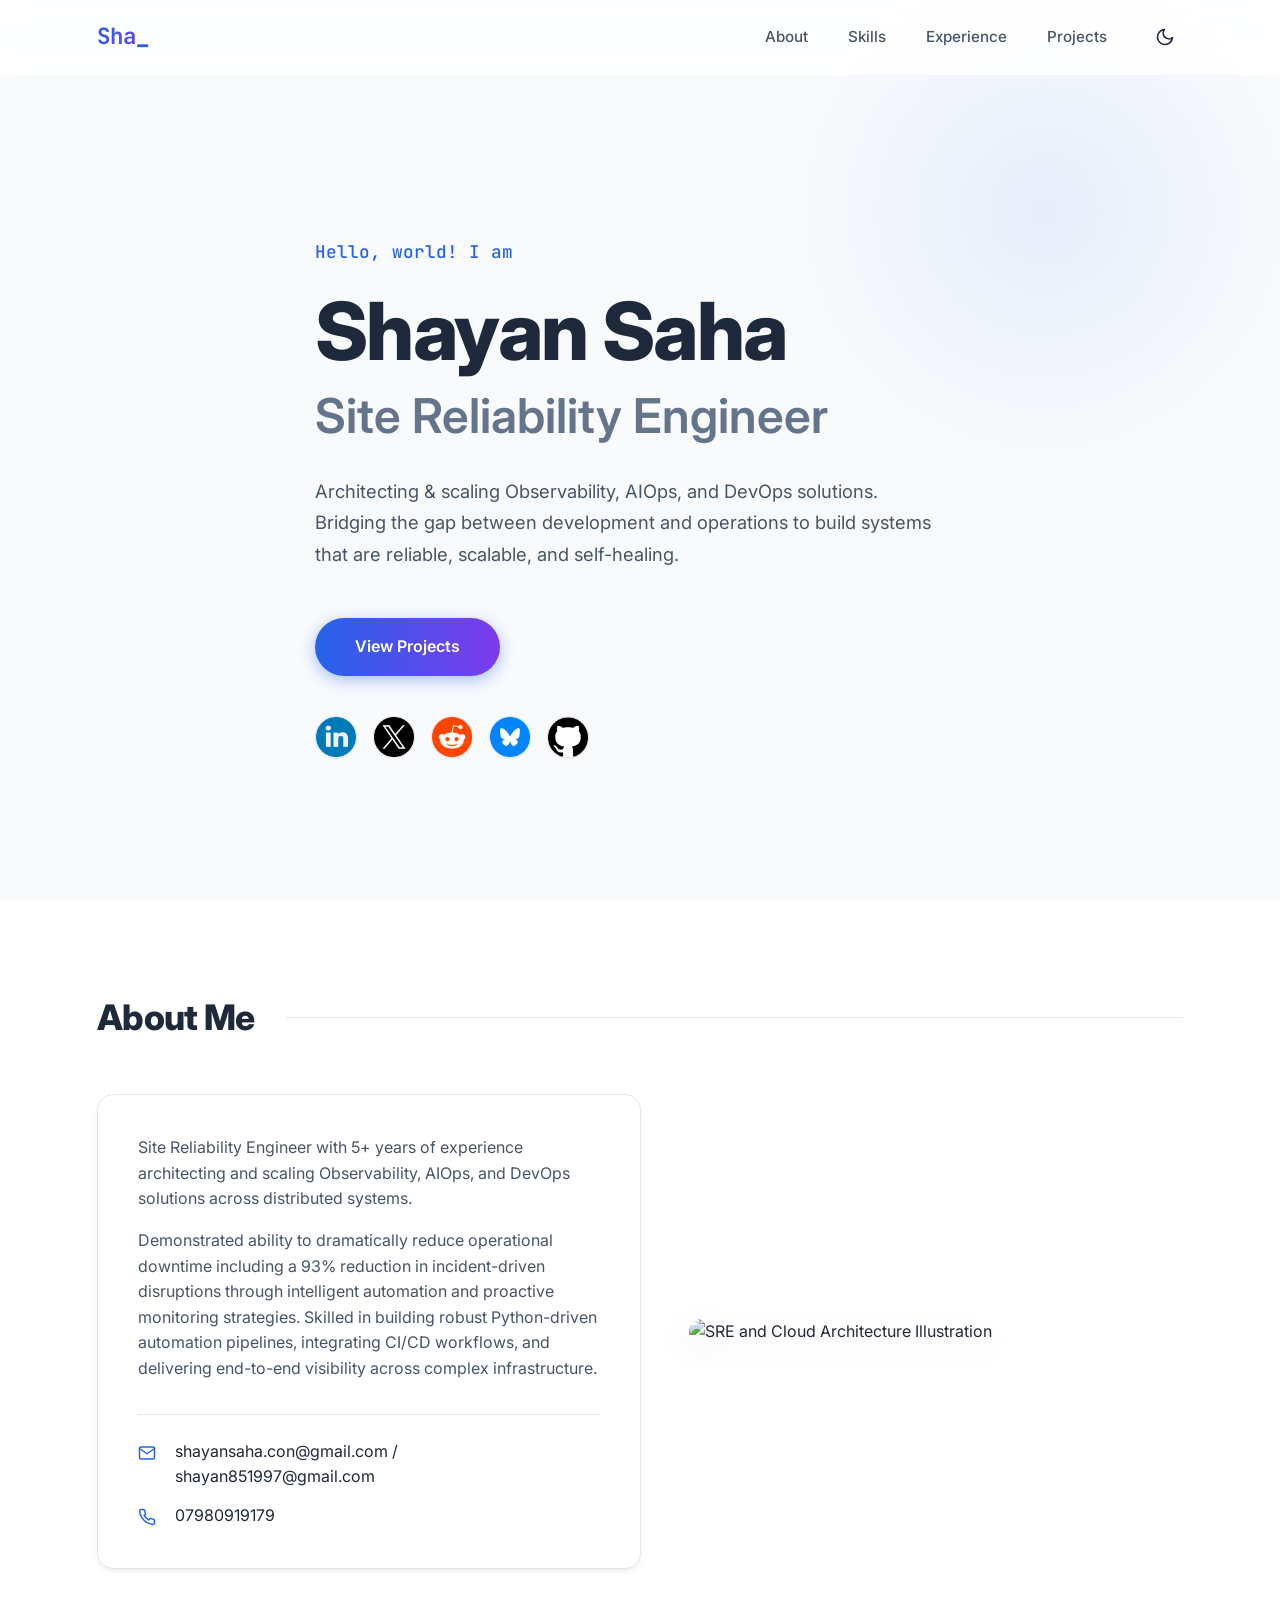
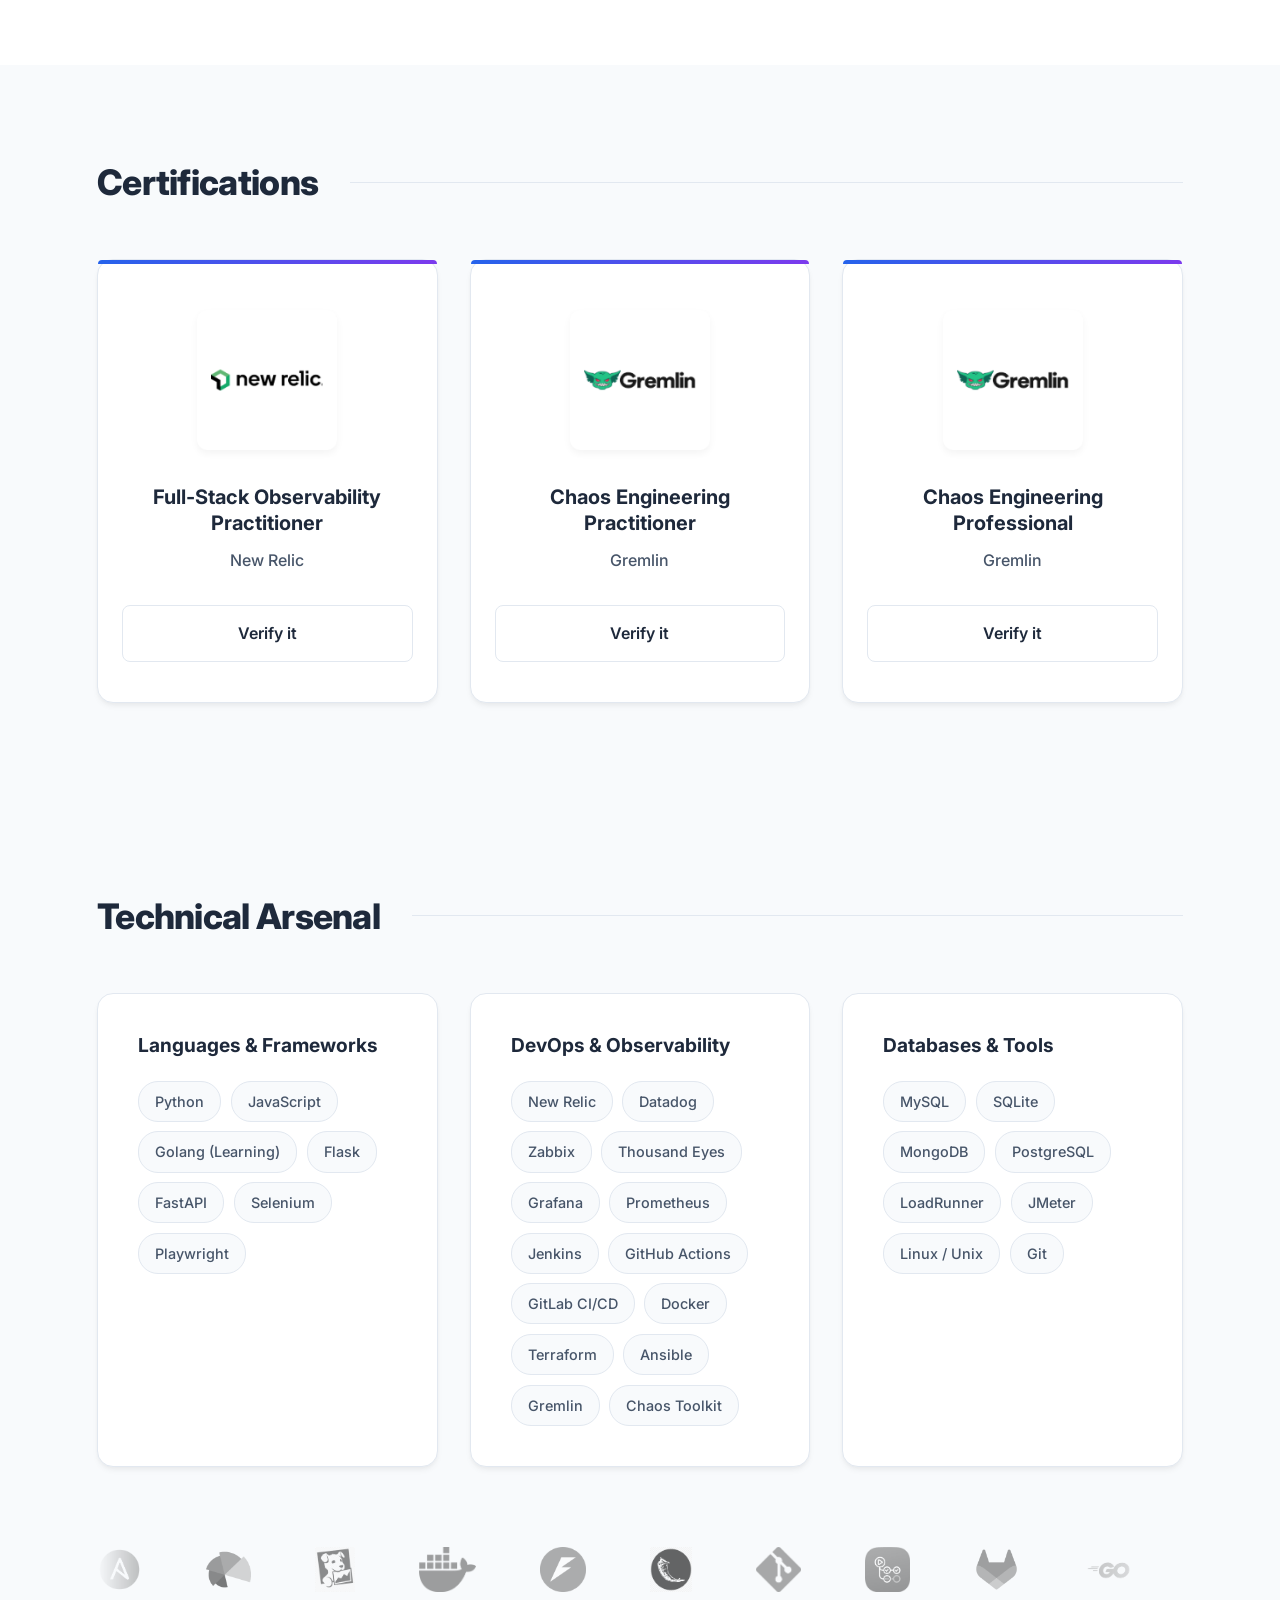
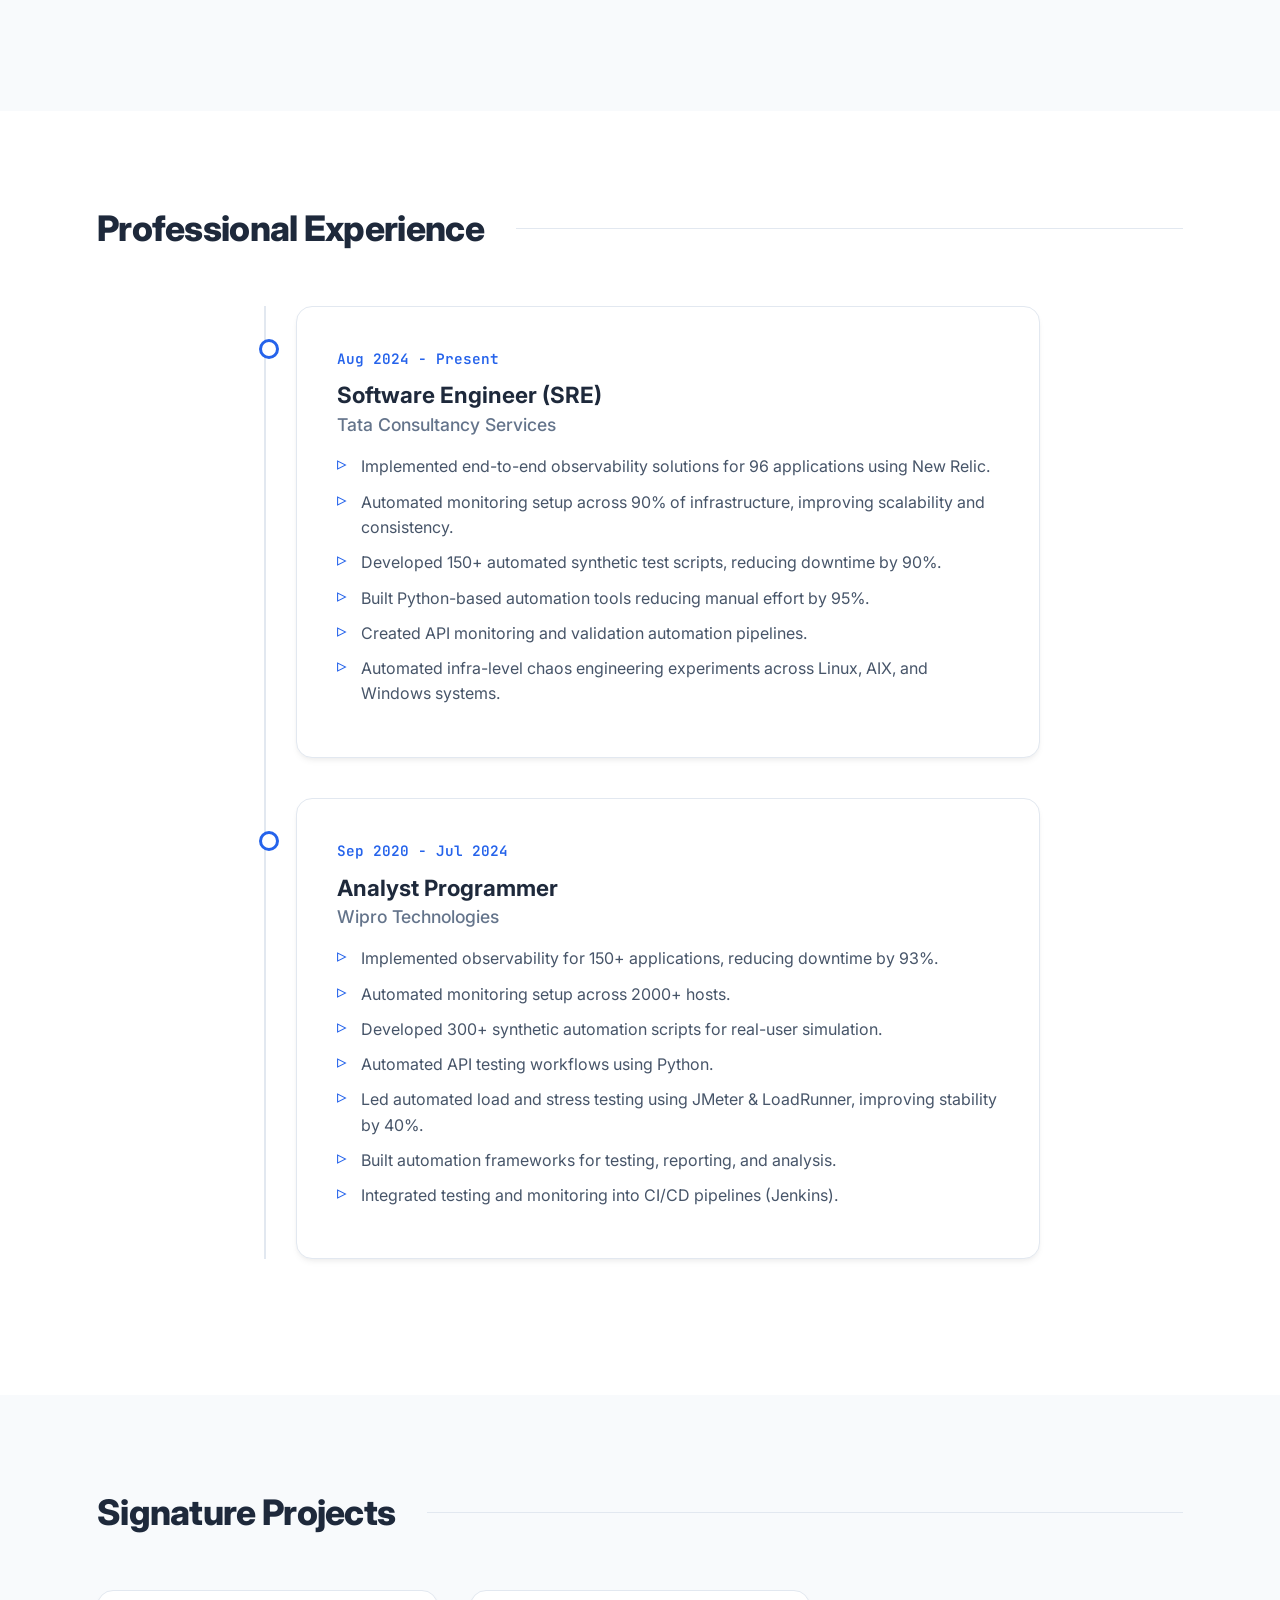
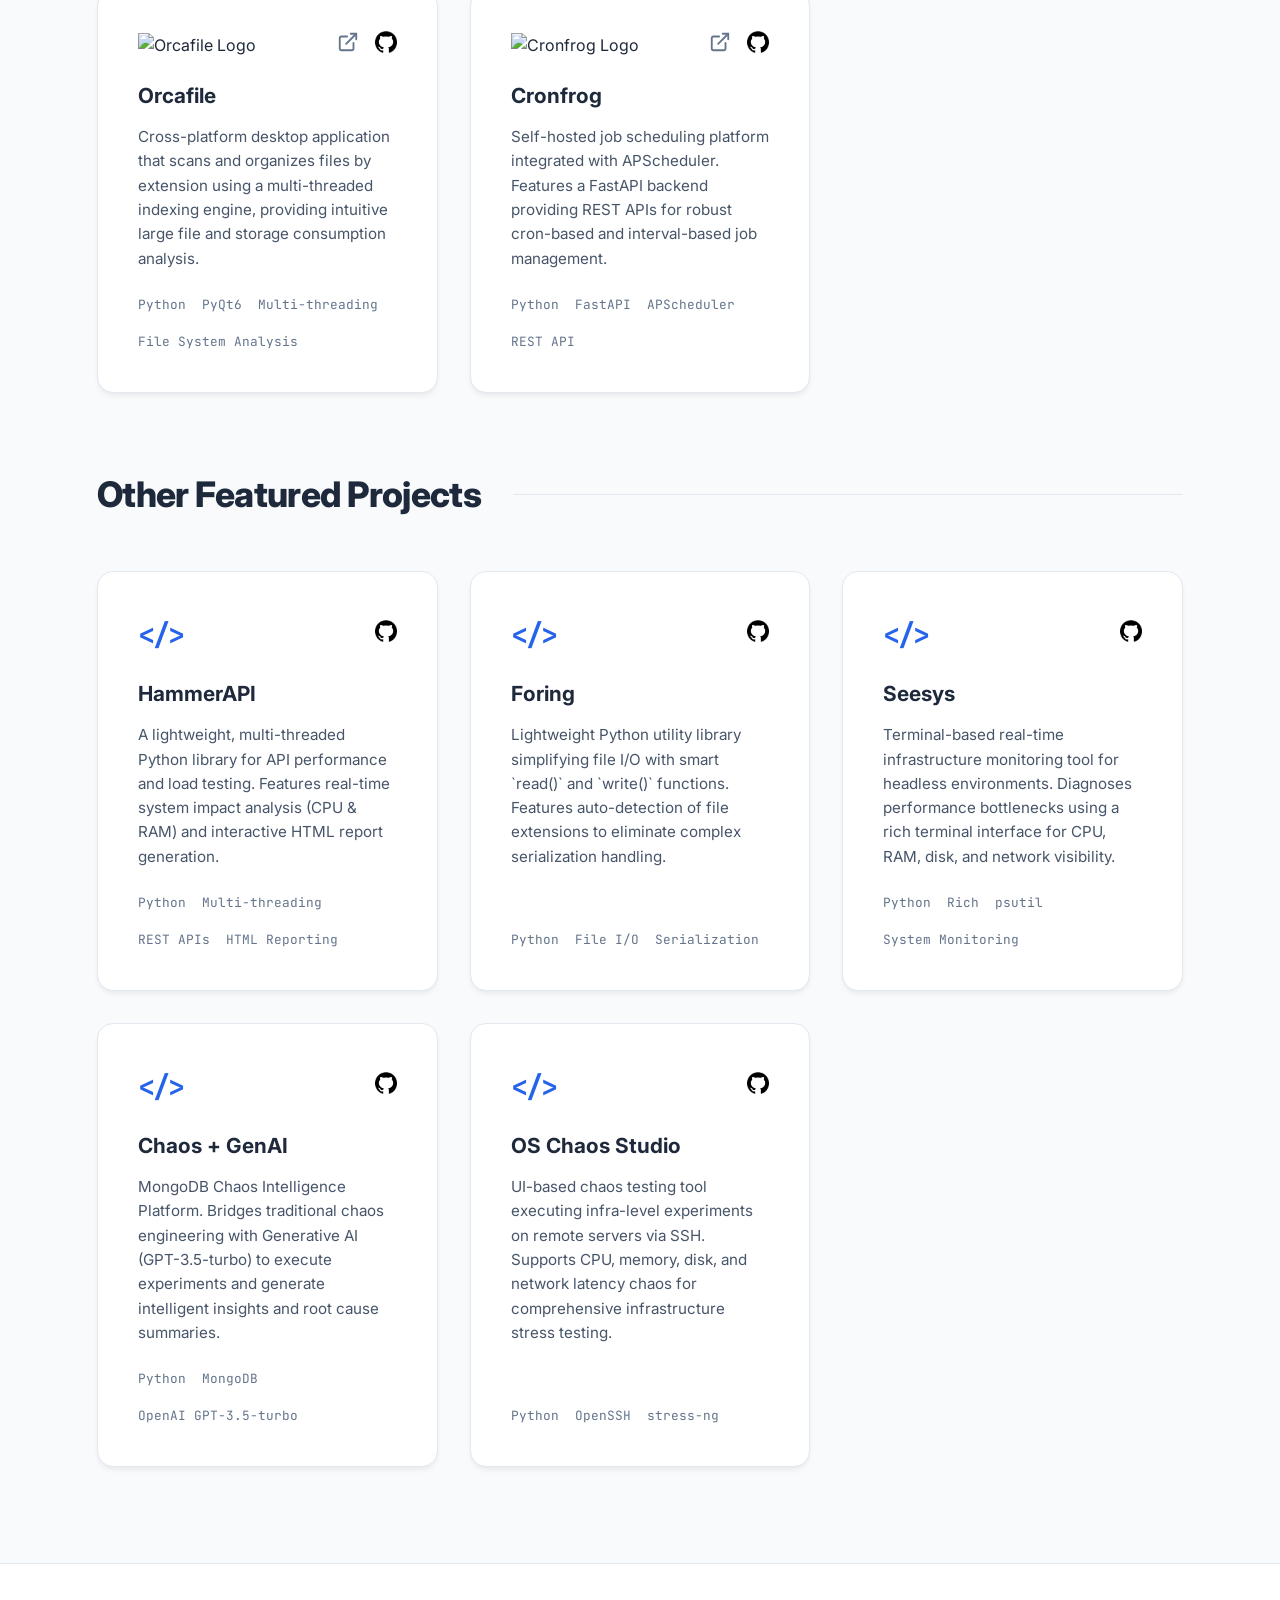
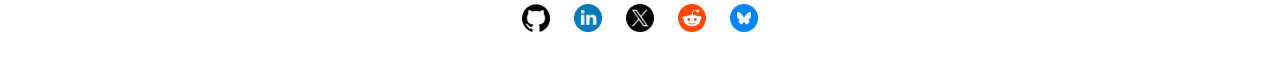
==== commit 8413ce81: "feat. : skill logo carousel" ====
--- a/index.html
+++ b/index.html
@@ -189,9 +189,71 @@
                         <span class="badge">JMeter</span>
                         <span class="badge">Linux / Unix</span>
                         <span class="badge">Git</span>
-                        <span class="badge">Jira</span>
-                        <span class="badge">Confluence</span>
-                    </div>
+                    </div>
+                </div>
+            </div>
+
+            <div class="skills-carousel-container" style="margin-top: 4rem;">
+                <div class="skills-carousel-track">
+                    <img src="assets/skills/ansible.png" alt="Ansible" title="Ansible">
+                    <img src="assets/skills/chaostoolkit.png" alt="Chaos Toolkit" title="Chaos Toolkit">
+                    <img src="assets/skills/datadog.png" alt="Datadog" title="Datadog">
+                    <img src="assets/skills/docker.png" alt="Docker" title="Docker">
+                    <img src="assets/skills/fastapi.png" alt="FastAPI" title="FastAPI">
+                    <img src="assets/skills/flask.png" alt="Flask" title="Flask">
+                    <img src="assets/skills/git.png" alt="Git" title="Git">
+                    <img src="assets/skills/githubActions.png" alt="GitHub Actions" title="GitHub Actions">
+                    <img src="assets/skills/gitlab.png" alt="GitLab" title="GitLab">
+                    <img src="assets/skills/golang.png" alt="Golang" title="Golang">
+                    <img src="assets/skills/grafana.png" alt="Grafana" title="Grafana">
+                    <img src="assets/skills/gremlin.png" alt="Gremlin" title="Gremlin">
+                    <img src="assets/skills/javascript.png" alt="JavaScript" title="JavaScript">
+                    <img src="assets/skills/jenkins.png" alt="Jenkins" title="Jenkins">
+                    <img src="assets/skills/jmeter.png" alt="JMeter" title="JMeter">
+                    <img src="assets/skills/linux.png" alt="Linux" title="Linux">
+                    <img src="assets/skills/loadrunner.png" alt="LoadRunner" title="LoadRunner">
+                    <img src="assets/skills/mongodb.png" alt="MongoDB" title="MongoDB">
+                    <img src="assets/skills/mysql.png" alt="MySQL" title="MySQL">
+                    <img src="assets/skills/new_relic.png" alt="New Relic" title="New Relic">
+                    <img src="assets/skills/playwright.png" alt="Playwright" title="Playwright">
+                    <img src="assets/skills/postgresql.png" alt="PostgreSQL" title="PostgreSQL">
+                    <img src="assets/skills/prometheus.png" alt="Prometheus" title="Prometheus">
+                    <img src="assets/skills/python.png" alt="Python" title="Python">
+                    <img src="assets/skills/selenium.png" alt="Selenium" title="Selenium">
+                    <img src="assets/skills/sqlite.png" alt="SQLite" title="SQLite">
+                    <img src="assets/skills/terraform.png" alt="Terraform" title="Terraform">
+                    <img src="assets/skills/thousandeyes.png" alt="ThousandEyes" title="ThousandEyes">
+                    <img src="assets/skills/zabbix.png" alt="Zabbix" title="Zabbix">
+                    <!-- Duplicate for seamless scroll -->
+                    <img src="assets/skills/ansible.png" alt="Ansible" title="Ansible">
+                    <img src="assets/skills/chaostoolkit.png" alt="Chaos Toolkit" title="Chaos Toolkit">
+                    <img src="assets/skills/datadog.png" alt="Datadog" title="Datadog">
+                    <img src="assets/skills/docker.png" alt="Docker" title="Docker">
+                    <img src="assets/skills/fastapi.png" alt="FastAPI" title="FastAPI">
+                    <img src="assets/skills/flask.png" alt="Flask" title="Flask">
+                    <img src="assets/skills/git.png" alt="Git" title="Git">
+                    <img src="assets/skills/githubActions.png" alt="GitHub Actions" title="GitHub Actions">
+                    <img src="assets/skills/gitlab.png" alt="GitLab" title="GitLab">
+                    <img src="assets/skills/golang.png" alt="Golang" title="Golang">
+                    <img src="assets/skills/grafana.png" alt="Grafana" title="Grafana">
+                    <img src="assets/skills/gremlin.png" alt="Gremlin" title="Gremlin">
+                    <img src="assets/skills/javascript.png" alt="JavaScript" title="JavaScript">
+                    <img src="assets/skills/jenkins.png" alt="Jenkins" title="Jenkins">
+                    <img src="assets/skills/jmeter.png" alt="JMeter" title="JMeter">
+                    <img src="assets/skills/linux.png" alt="Linux" title="Linux">
+                    <img src="assets/skills/loadrunner.png" alt="LoadRunner" title="LoadRunner">
+                    <img src="assets/skills/mongodb.png" alt="MongoDB" title="MongoDB">
+                    <img src="assets/skills/mysql.png" alt="MySQL" title="MySQL">
+                    <img src="assets/skills/new_relic.png" alt="New Relic" title="New Relic">
+                    <img src="assets/skills/playwright.png" alt="Playwright" title="Playwright">
+                    <img src="assets/skills/postgresql.png" alt="PostgreSQL" title="PostgreSQL">
+                    <img src="assets/skills/prometheus.png" alt="Prometheus" title="Prometheus">
+                    <img src="assets/skills/python.png" alt="Python" title="Python">
+                    <img src="assets/skills/selenium.png" alt="Selenium" title="Selenium">
+                    <img src="assets/skills/sqlite.png" alt="SQLite" title="SQLite">
+                    <img src="assets/skills/terraform.png" alt="Terraform" title="Terraform">
+                    <img src="assets/skills/thousandeyes.png" alt="ThousandEyes" title="ThousandEyes">
+                    <img src="assets/skills/zabbix.png" alt="Zabbix" title="Zabbix">
                 </div>
             </div>
         </div>
--- a/style.css
+++ b/style.css
@@ -477,6 +477,60 @@
     background: var(--accent-1-light);
     color: var(--accent-1);
     border-color: rgba(37, 99, 235, 0.3);
+}
+
+/* Skills Carousel */
+.skills-carousel-container {
+    overflow: hidden;
+    white-space: nowrap;
+    position: relative;
+    width: 100%;
+    padding: 1rem 0;
+    mask-image: linear-gradient(to right, transparent, black 10%, black 90%, transparent);
+    -webkit-mask-image: linear-gradient(to right, transparent, black 10%, black 90%, transparent);
+}
+
+.skills-carousel-track {
+    display: inline-flex;
+    gap: 4rem;
+    align-items: center;
+    width: max-content;
+    animation: scroll-carousel 45s linear infinite;
+}
+
+.skills-carousel-track:hover {
+    animation-play-state: paused;
+}
+
+.skills-carousel-track img {
+    height: 45px;
+    width: auto;
+    object-fit: contain;
+    filter: grayscale(100%) opacity(0.6);
+    transition: filter 0.3s ease, opacity 0.3s ease, transform 0.3s ease;
+    cursor: pointer;
+}
+
+.skills-carousel-track img:hover {
+    filter: grayscale(0%) opacity(1);
+    transform: scale(1.15);
+}
+
+[data-theme="dark"] .skills-carousel-track img {
+    filter: grayscale(100%) brightness(1.5) opacity(0.6);
+}
+
+[data-theme="dark"] .skills-carousel-track img:hover {
+    filter: grayscale(0%) brightness(1) opacity(1);
+}
+
+@keyframes scroll-carousel {
+    0% {
+        transform: translateX(0);
+    }
+    100% {
+        transform: translateX(calc(-50% - 2rem));
+    }
 }
 
 /* Experience */
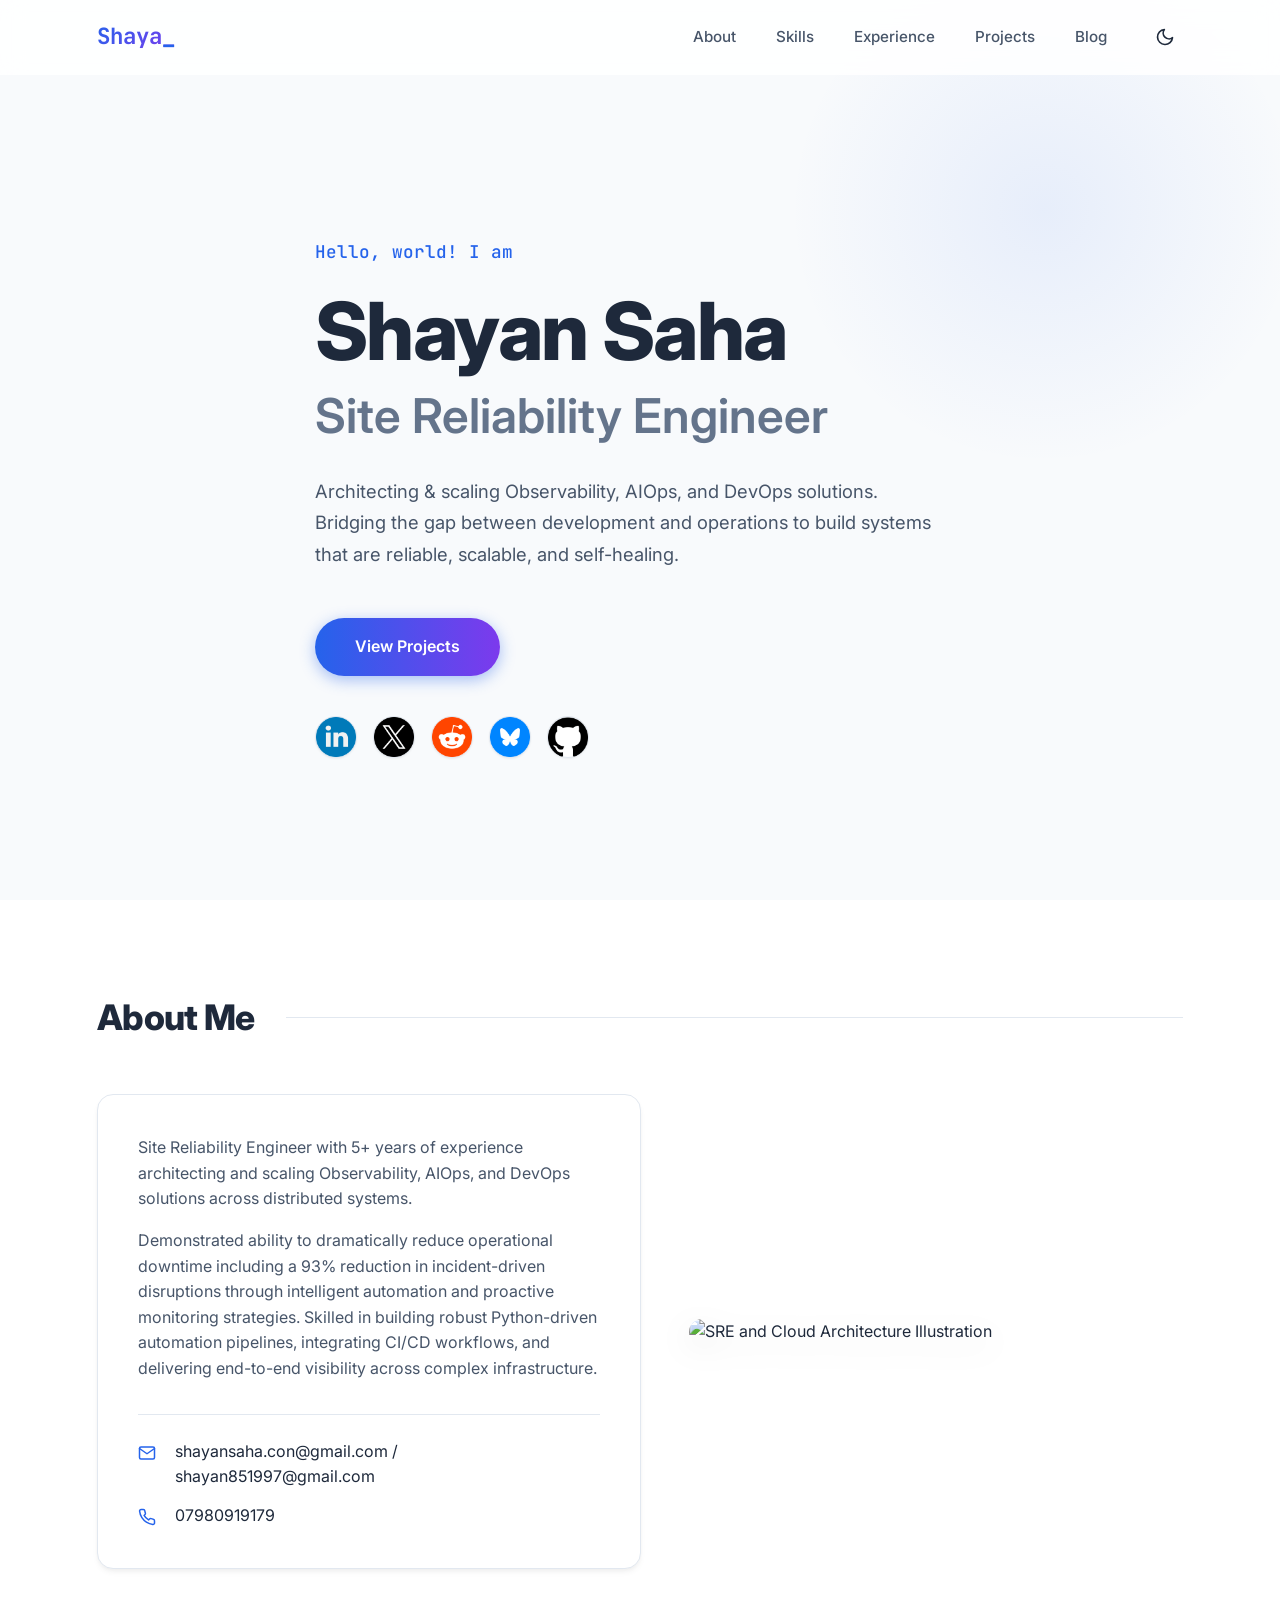
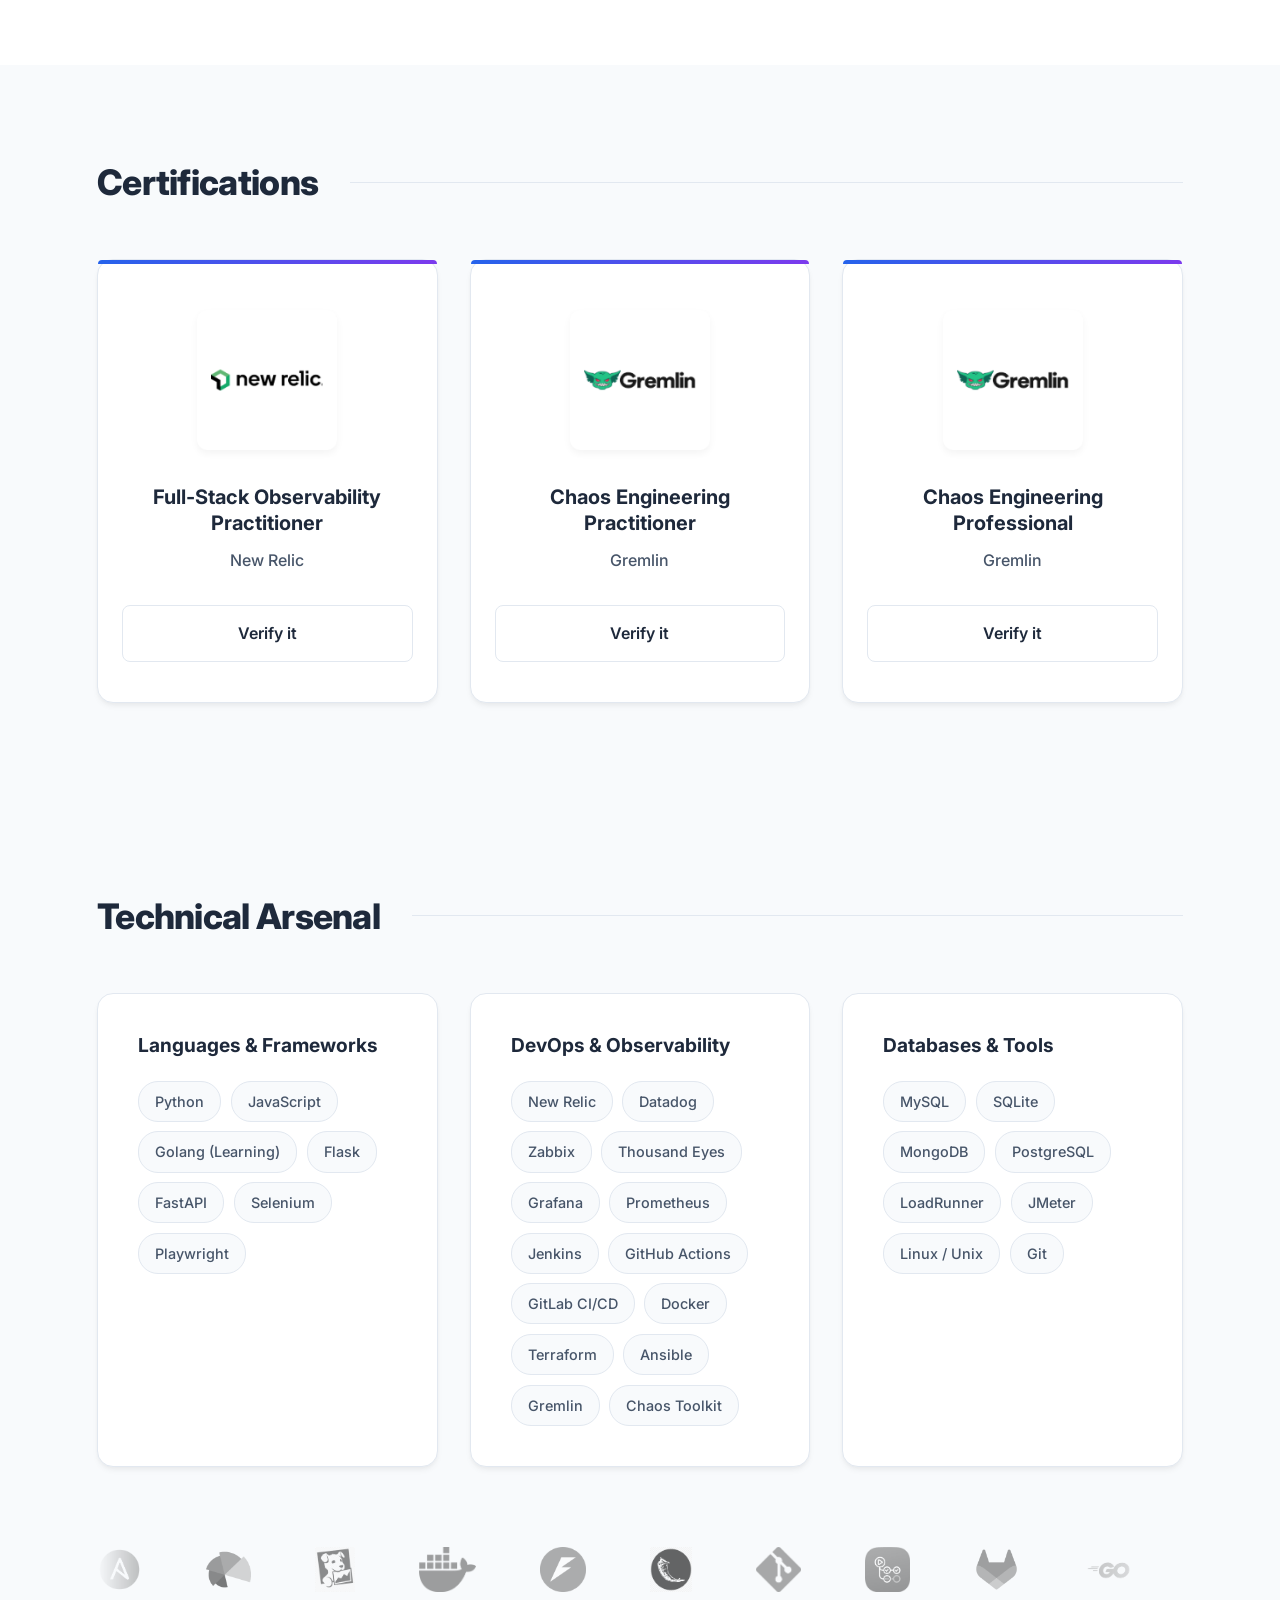
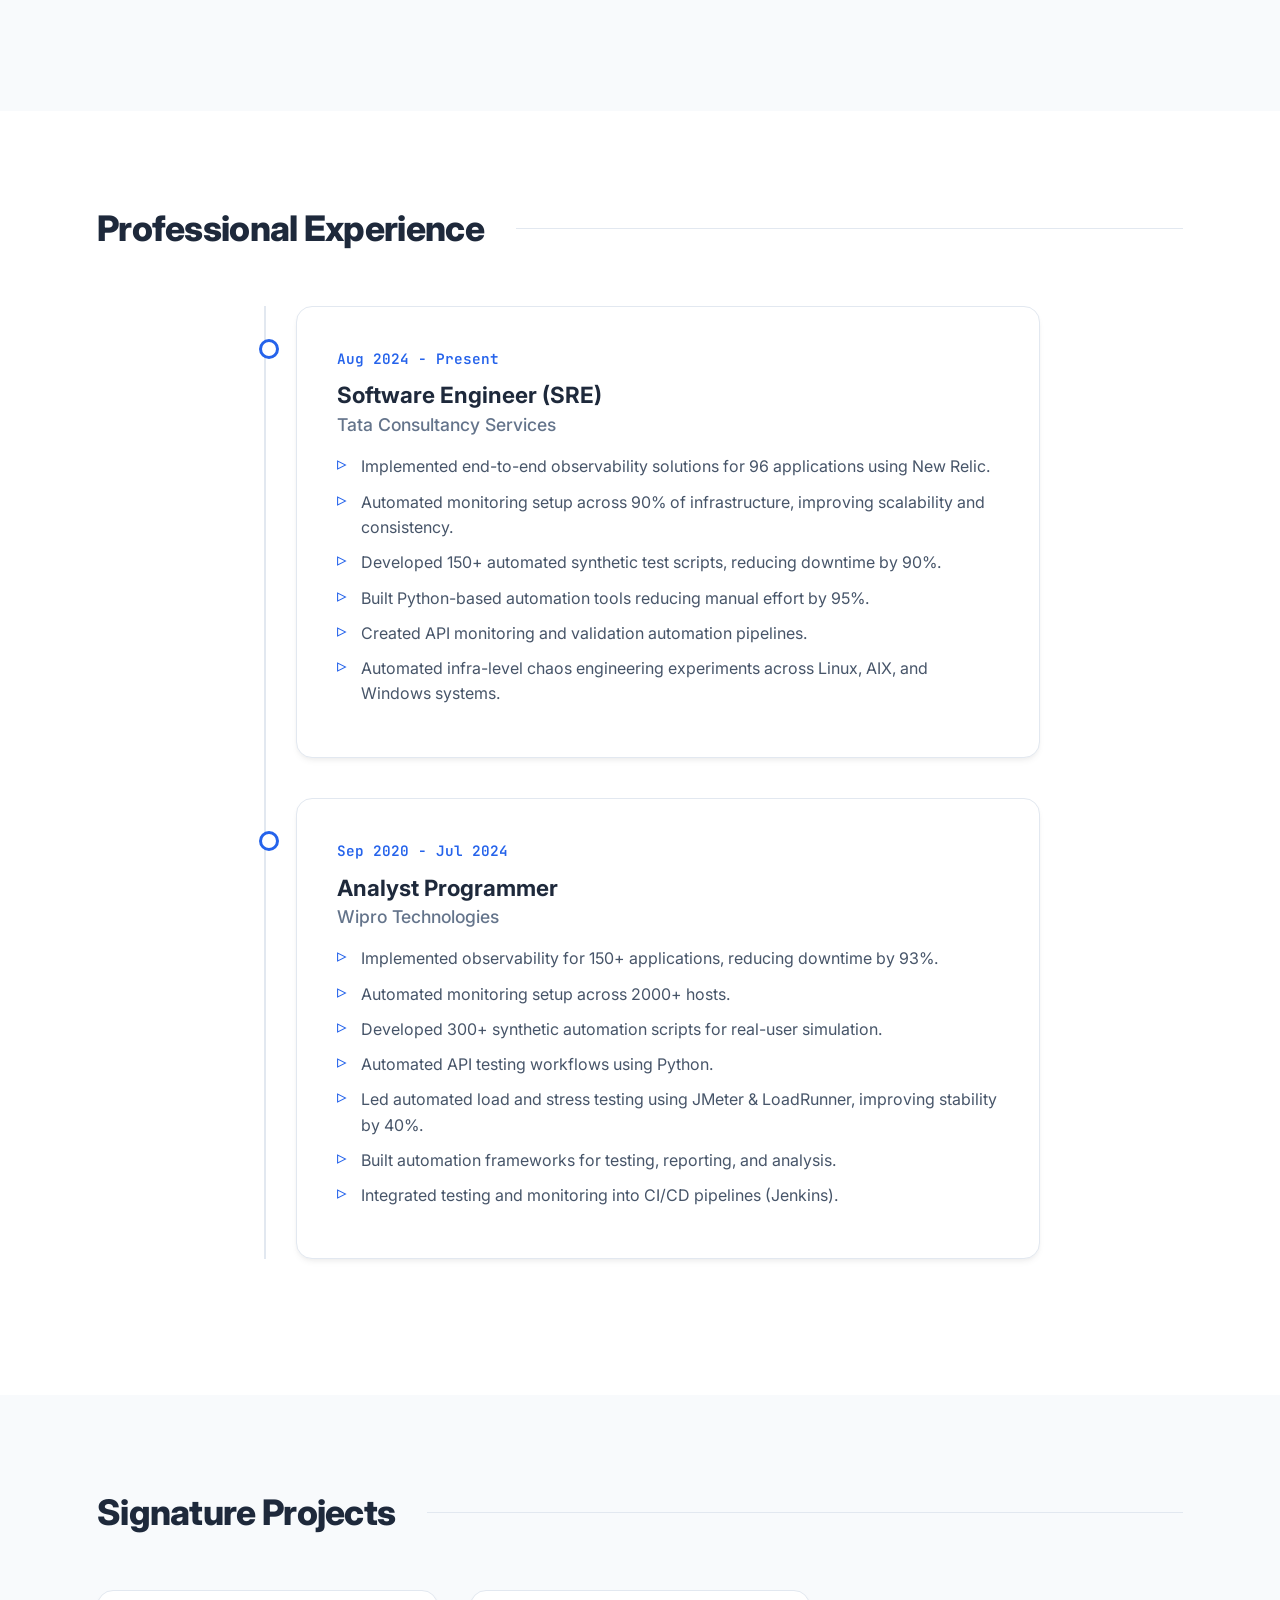
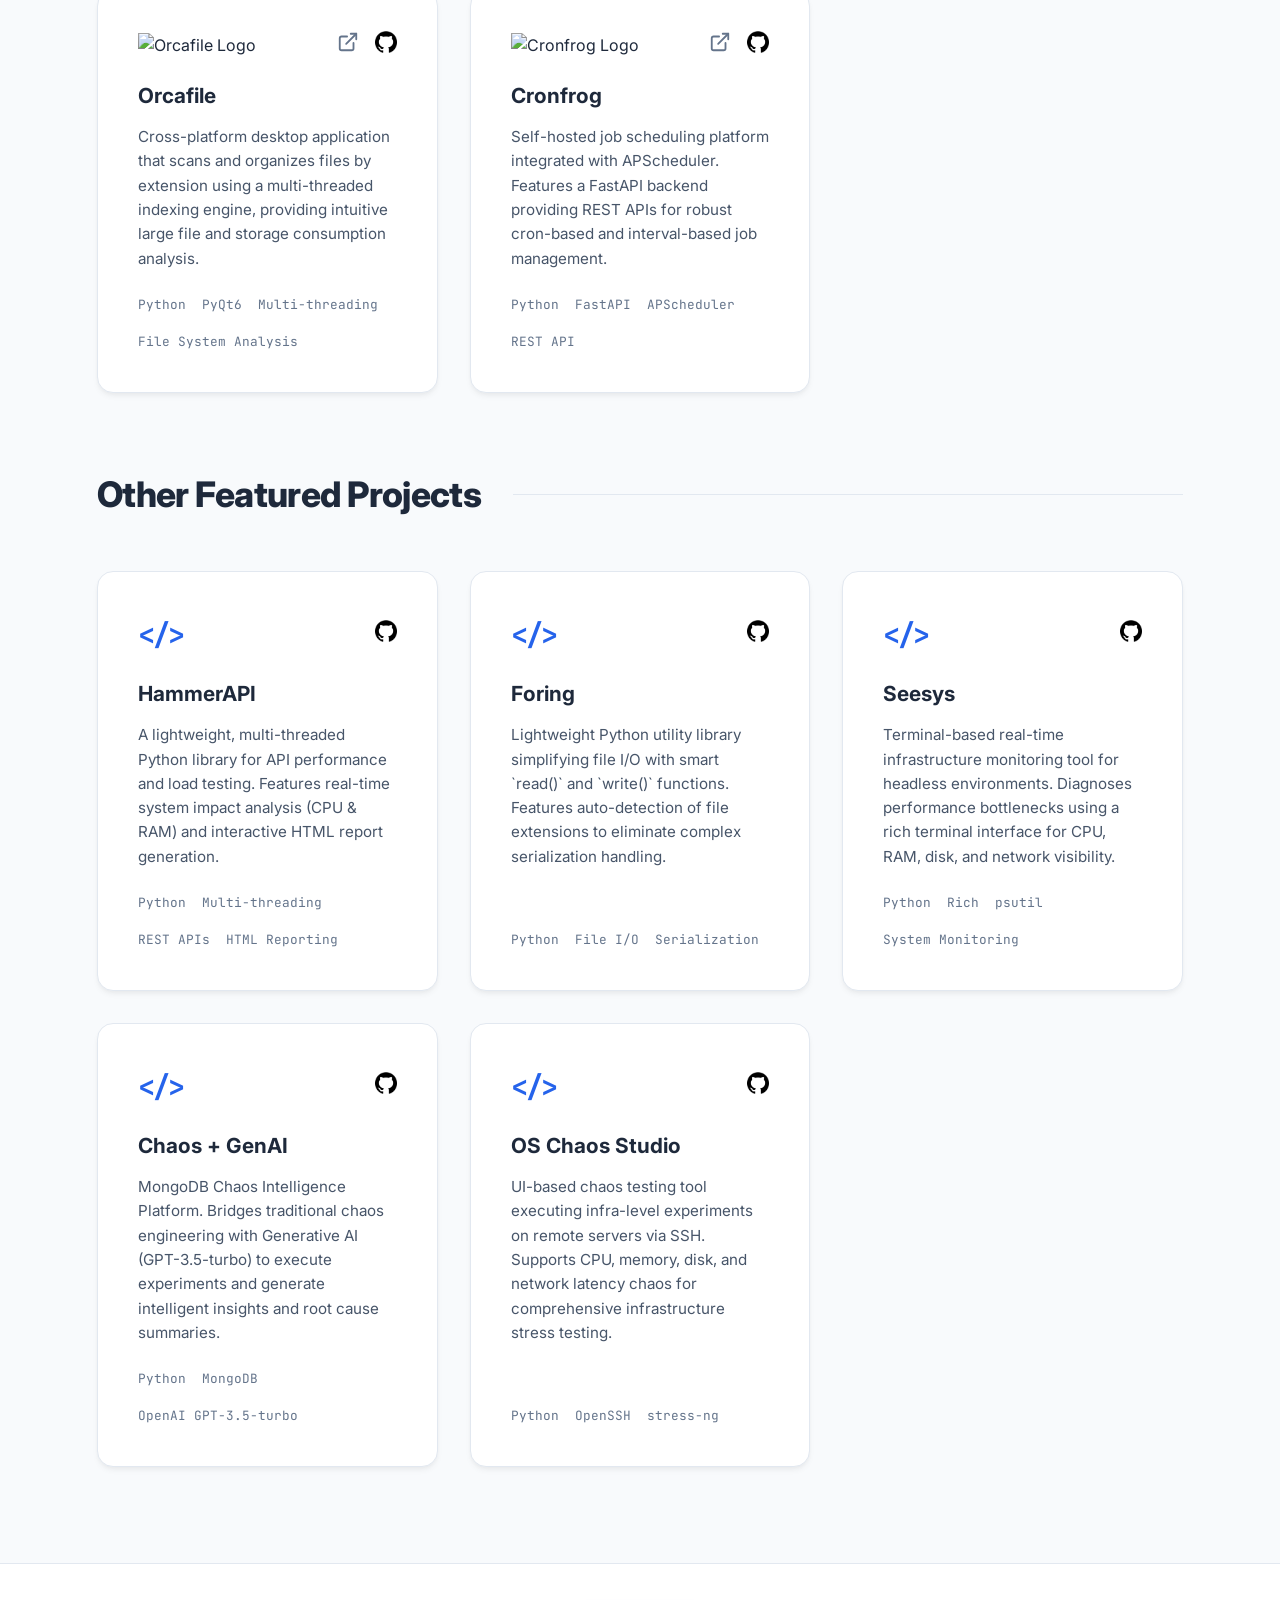
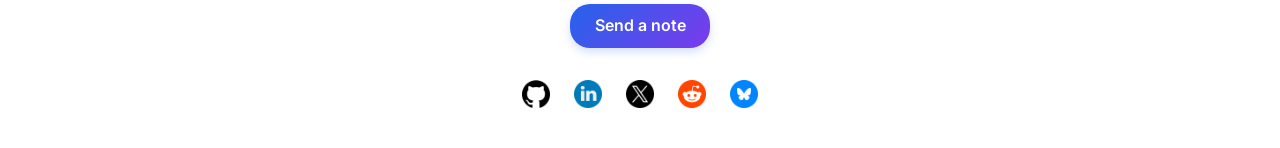
==== commit 854a1007: "feat: Send Note Link, Blog Page" ====
--- a/index.html
+++ b/index.html
@@ -31,6 +31,7 @@
                 <li><a href="#skills">Skills</a></li>
                 <li><a href="#experience">Experience</a></li>
                 <li><a href="#projects">Projects</a></li>
+                <li><a href="blog.html">Blog</a></li>
                 <li>
                     <button id="theme-toggle" class="theme-toggle" aria-label="Toggle Theme">
                         <svg class="sun-icon" viewBox="0 0 24 24" width="20" height="20" stroke="currentColor" stroke-width="2" fill="none" stroke-linecap="round" stroke-linejoin="round" style="display: none;"><circle cx="12" cy="12" r="5"></circle><line x1="12" y1="1" x2="12" y2="3"></line><line x1="12" y1="21" x2="12" y2="23"></line><line x1="4.22" y1="4.22" x2="5.64" y2="5.64"></line><line x1="18.36" y1="18.36" x2="19.78" y2="19.78"></line><line x1="1" y1="12" x2="3" y2="12"></line><line x1="21" y1="12" x2="23" y2="12"></line><line x1="4.22" y1="19.78" x2="5.64" y2="18.36"></line><line x1="18.36" y1="5.64" x2="19.78" y2="4.22"></line></svg>
@@ -463,7 +464,13 @@
     </section>
 
     <footer>
-        <div class="container">
+        <div class="container" style="display: flex; flex-direction: column; align-items: center; gap: 2rem;">
+            <a href="https://tally.so/r/5B50Kb" target="_blank" rel="noopener noreferrer" class="nav-contact-btn" style="width: 140px; height: 44px; font-size: 1rem;">
+                <span class="btn-text">Send a note</span>
+                <span class="btn-icon">
+                    <svg viewBox="0 0 24 24" width="18" height="18" stroke="currentColor" stroke-width="2" fill="none" stroke-linecap="round" stroke-linejoin="round"><path d="M12 20h9"></path><path d="M16.5 3.5a2.121 2.121 0 0 1 3 3L7 19l-4 1 1-4L16.5 3.5z"></path></svg>
+                </span>
+            </a>
             <div class="footer-socials">
                 <a href="https://github.com/shayansaha85" target="_blank" title="GitHub" aria-label="GitHub">
                     <img src="assets/github.png" alt="GitHub" width="28" height="28" style="border-radius: 4px;">
--- a/style.css
+++ b/style.css
@@ -325,6 +325,59 @@
     /* border-color: var(--accent-1); */
     color: var(--accent-1);
     background: var(--accent-1-light);
+}
+
+.nav-contact-btn {
+    position: relative;
+    display: inline-flex;
+    align-items: center;
+    justify-content: center;
+    width: 120px;
+    height: 36px;
+    border-radius: 20px;
+    background: var(--accent-gradient);
+    color: white;
+    text-decoration: none;
+    font-size: 0.9rem;
+    font-weight: 600;
+    overflow: hidden;
+    box-shadow: 0 4px 10px rgba(37, 99, 235, 0.2);
+    transition: transform 0.3s ease, box-shadow 0.3s ease;
+}
+
+.nav-links a.nav-contact-btn {
+    color: white;
+}
+
+.nav-links a.nav-contact-btn:hover {
+    color: white;
+}
+
+.nav-contact-btn:hover {
+    transform: translateY(-2px);
+    box-shadow: 0 6px 15px rgba(139, 92, 246, 0.4);
+}
+
+.nav-contact-btn .btn-text {
+    transition: transform 0.3s cubic-bezier(0.4, 0, 0.2, 1), opacity 0.3s ease;
+    position: absolute;
+}
+
+.nav-contact-btn .btn-icon {
+    position: absolute;
+    transform: translateY(20px);
+    opacity: 0;
+    transition: transform 0.3s cubic-bezier(0.4, 0, 0.2, 1), opacity 0.3s ease;
+}
+
+.nav-contact-btn:hover .btn-text {
+    transform: translateY(-20px);
+    opacity: 0;
+}
+
+.nav-contact-btn:hover .btn-icon {
+    transform: translateY(0);
+    opacity: 1;
 }
 
 /* Sections Global */
